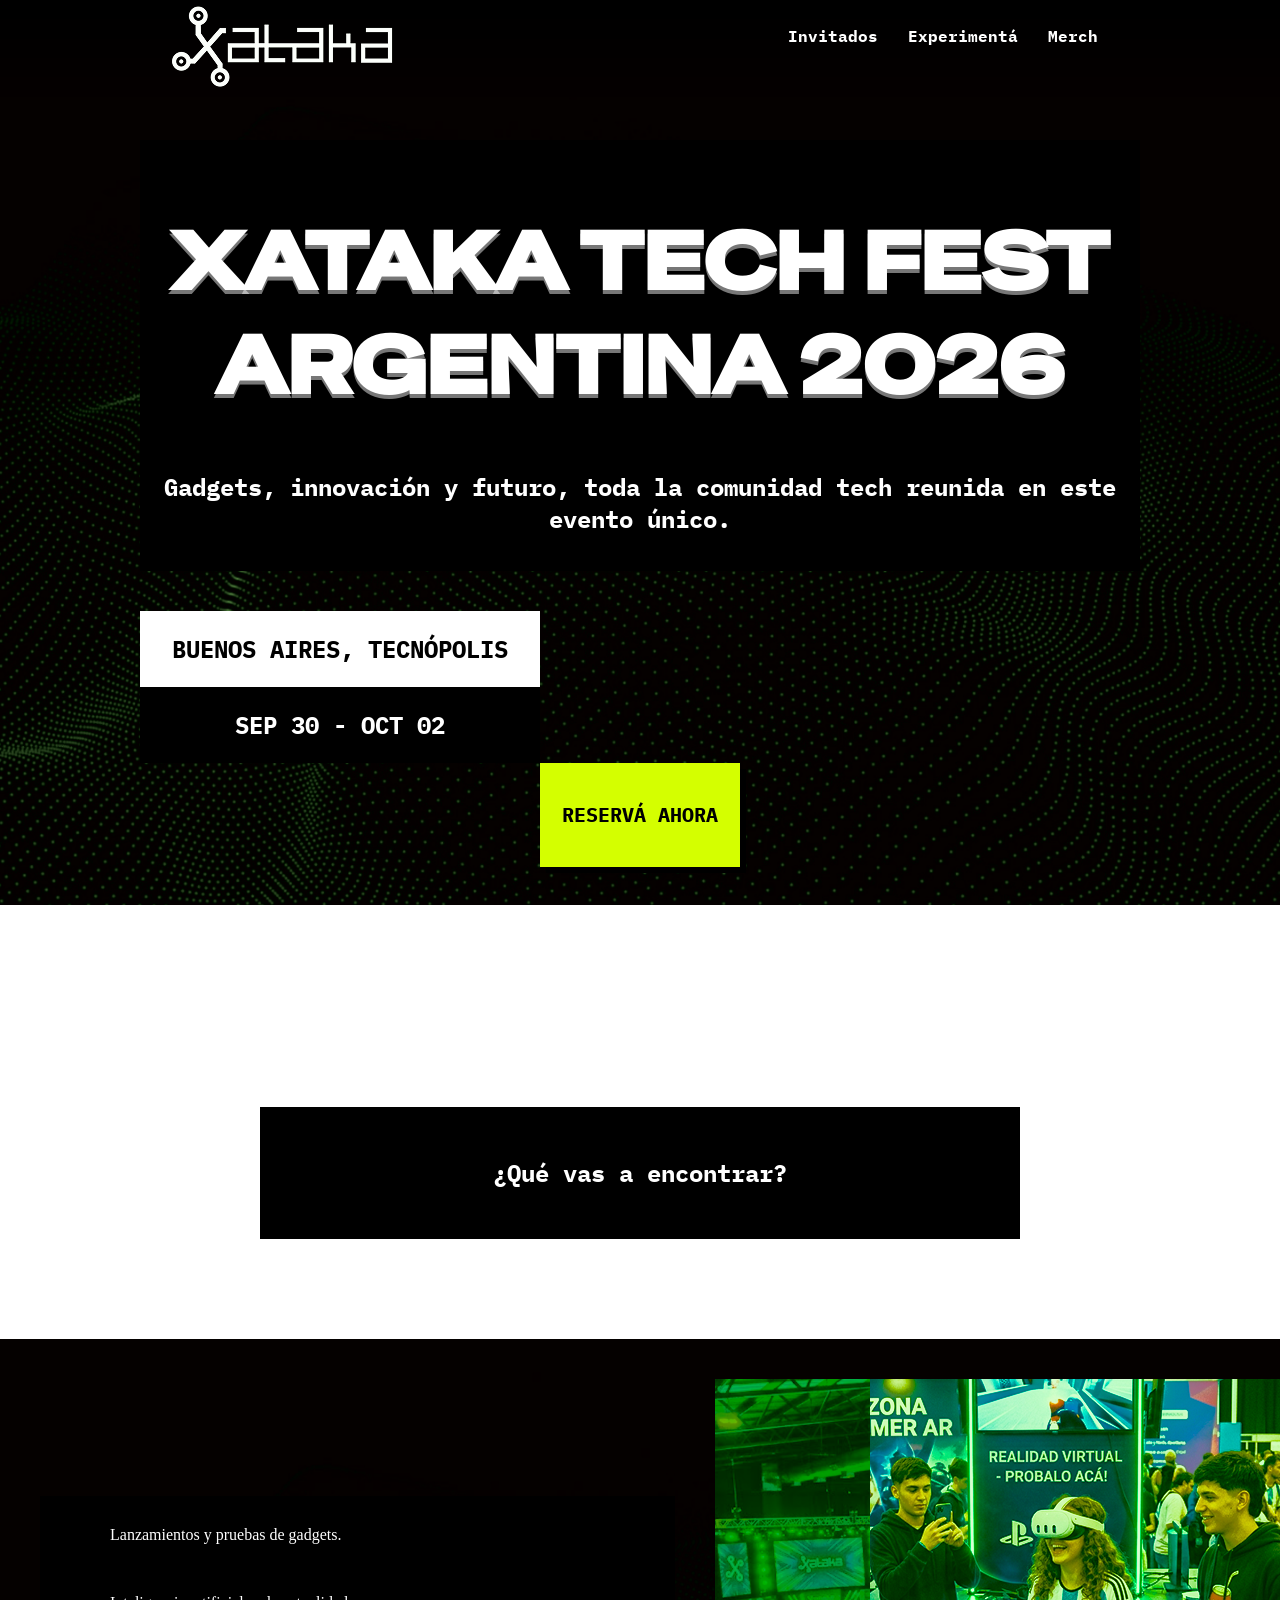
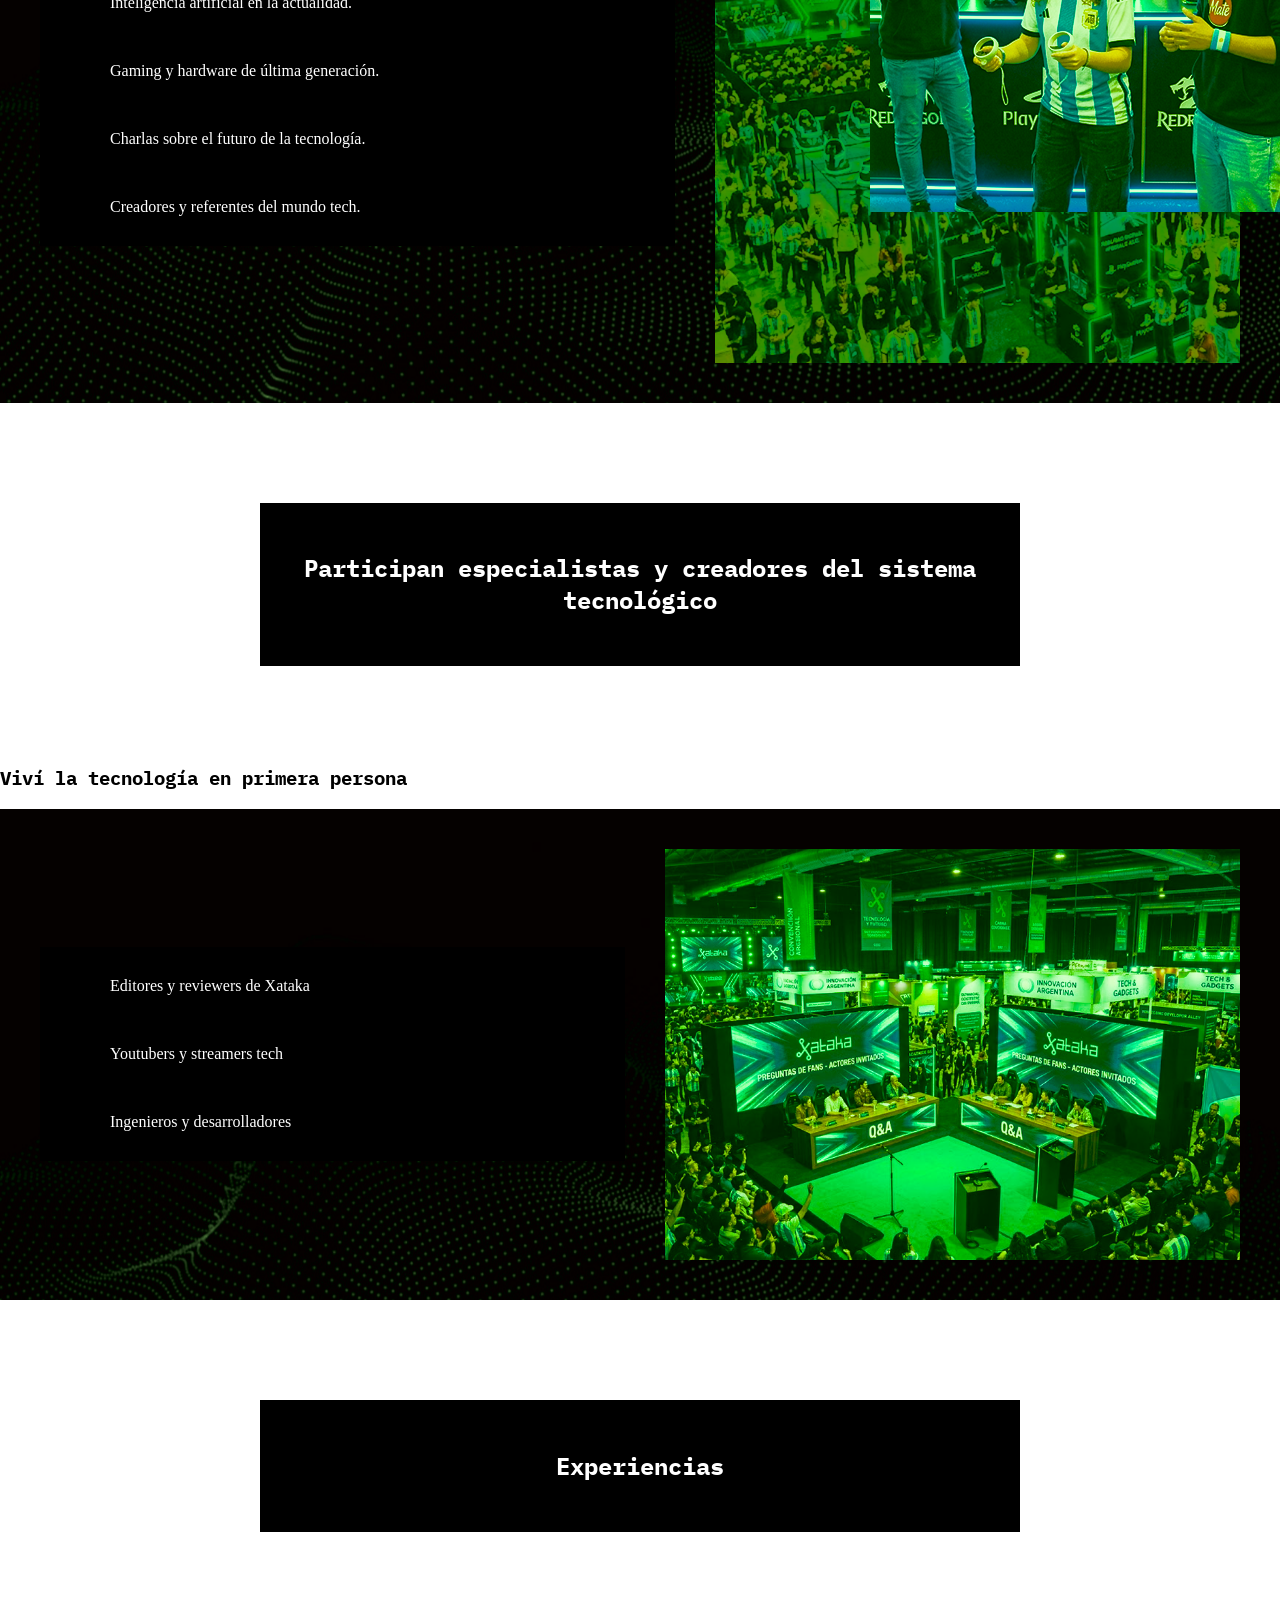
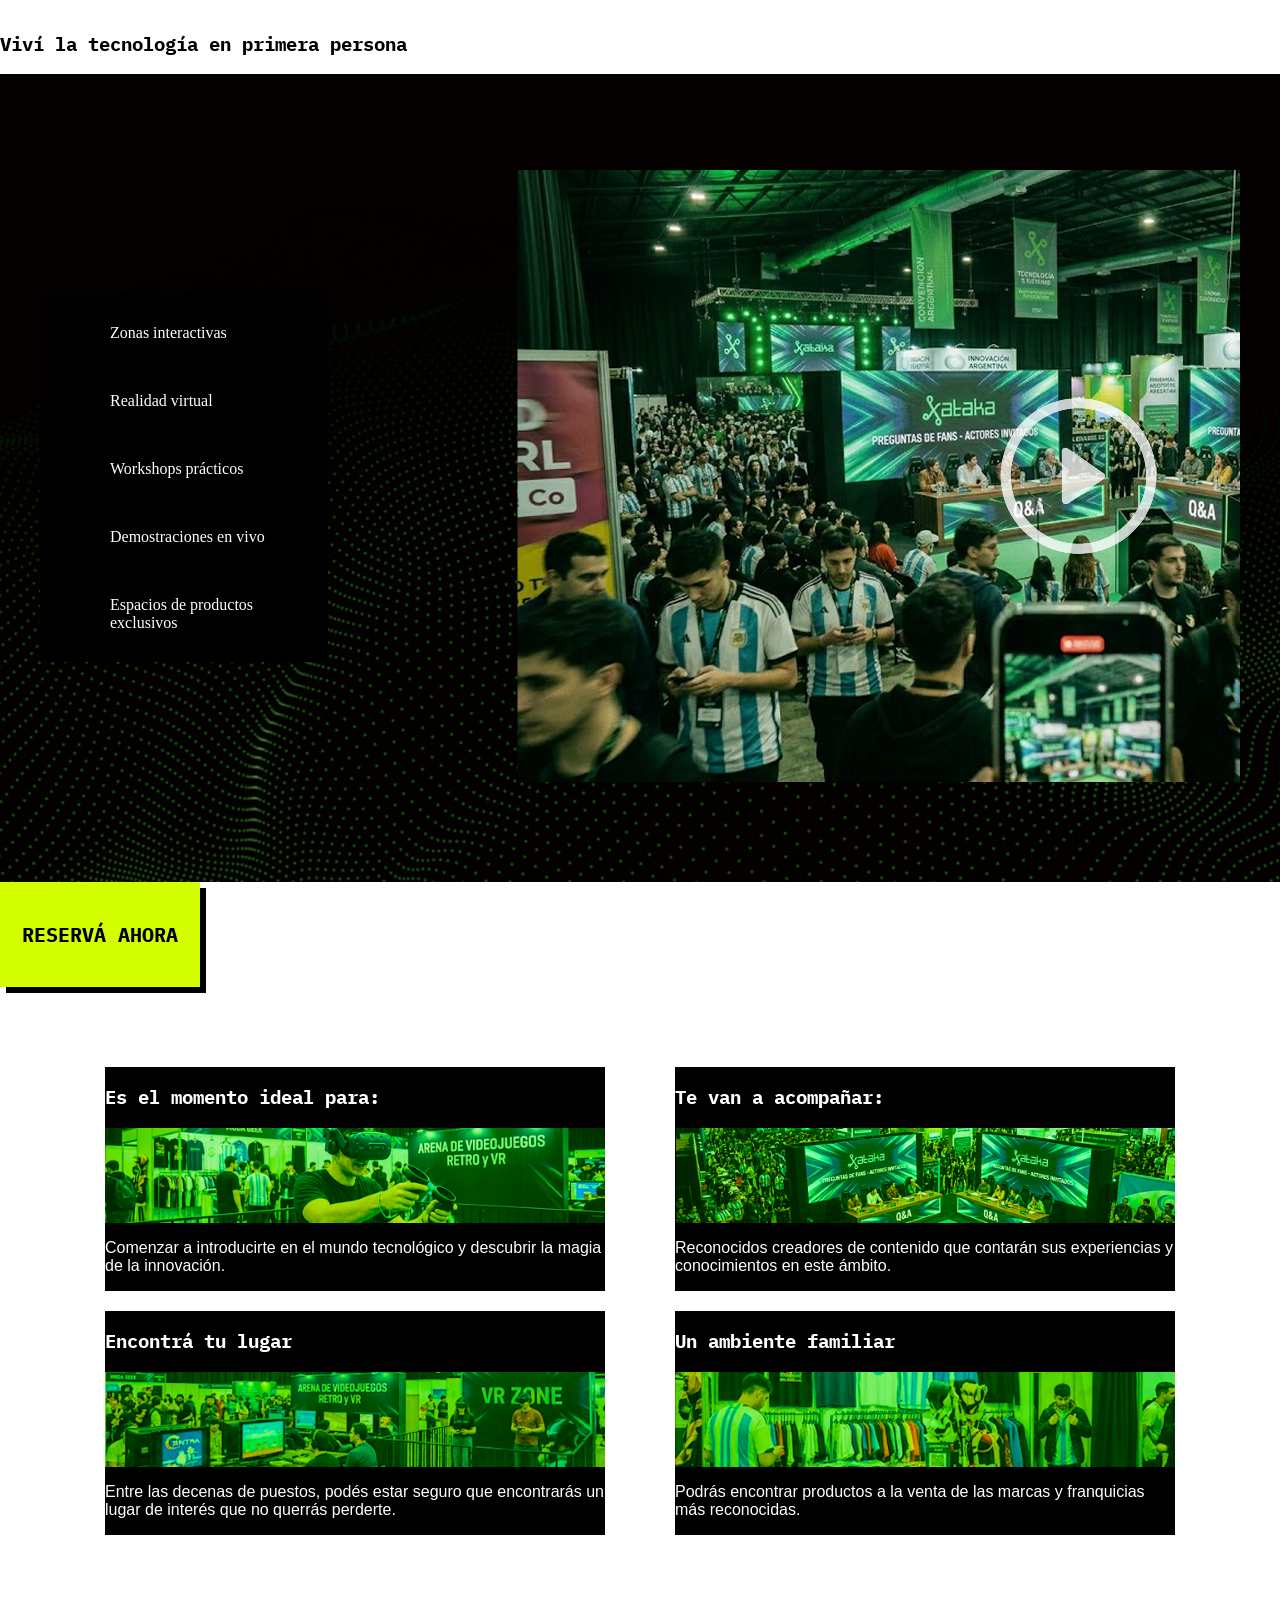
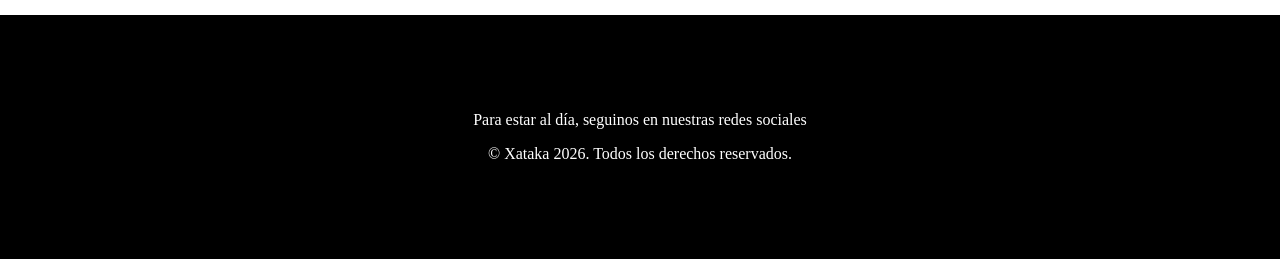
==== index.html @ 9ff29515 "Initial commit" ====
<html>
  <html lang="es">
    <head>
      <title>Xataka Tech Fest Argentina 2026</title>
      <meta charset="UTF-8" />
      <meta name="viewport" content="width=device-width, initial-scale=1.0" />
      <meta name="description" content="Xataca Tech Fest" />
      <link rel="stylesheet" href="estilos.css" />
    </head>
    <body>
      <header class="portada">
        <nav>
          <a href="https://www.xataka.com/"
            ><img src="./Imágenes/xatala logo.png" alt=""
          /></a>

          <ul>
            <li><a href="#Invitados">Invitados</a></li>
            <li><a href="#Experimentá">Experimentá</a></li>
            <li><a href="#Merch">Merch</a></li>
          </ul>
        </nav>

        <div class="título_fondo">
          <h1>XATAKA TECH FEST ARGENTINA 2026</h1>

          <h2>
            Gadgets, innovación y futuro, toda la comunidad tech reunida en este
            evento único.
          </h2>
        </div>

        <div class="info">
          <div class="ubicacion">
            <h2>BUENOS AIRES, TECNÓPOLIS</h2>
          </div>

          <div class="fecha">
            <h2>SEP 30 - OCT 02</h2>
          </div>
        </div>

        <button class="boton"><h2>RESERVÁ AHORA</h2></button>
      </header>

      <!-- Inicia la sección de lo que podemos encontrar. -->
      <section>
        <div>
          <div class="fondo_negro titulitos">
            <h2>¿Qué vas a encontrar?</h2>
          </div>

          <div class="fondo_portada">
            <ul class="fondo_negro listita">
              <li>Lanzamientos y pruebas de gadgets.</li>
              <li>Inteligencia artificial en la actualidad.</li>
              <li>Gaming y hardware de última generación.</li>
              <li>Charlas sobre el futuro de la tecnología.</li>
              <li>Creadores y referentes del mundo tech.</li>
            </ul>
            <div class="imagenes-seccion">
              <img src="Imágenes/image 9.png" alt="" class="tikita" />
              <img src="Imágenes/Encontrar.png" alt="" class="adaptables" />
            </div>
          </div>
        </div>
      </section>

      <!-- Inicia la sección de invitados. -->
      <section>
        <div>
          <div class="fondo_negro titulitos">
            <h2 id="Invitados">
              Participan especialistas y creadores del sistema tecnológico
            </h2>
          </div>
          <h3>Viví la tecnología en primera persona</h3>
          <div class="fondo_portada">
            <ul class="fondo_negro listita">
              <li>Editores y reviewers de Xataka</li>
              <li>Youtubers y streamers tech</li>
              <li>Ingenieros y desarrolladores</li>
            </ul>
            <div class="imagenes-seccion">
              <img src="Imágenes/Invitados.png" alt="" class="adaptables" />
            </div>
          </div>
        </div>
      </section>

      <!-- Inicia la sección de experiencias. -->
      <section>
        <div>
          <div class="fondo_negro titulitos">
            <h2 id="Experimentá">Experiencias</h2>
          </div>
          <h3>Viví la tecnología en primera persona</h3>
          <div class="fondo_portada">
            <ul class="fondo_negro listita">
              <li>Zonas interactivas</li>
              <li>Realidad virtual</li>
              <li>Workshops prácticos</li>
              <li>Demostraciones en vivo</li>
              <li>Espacios de productos exclusivos</li>
            </ul>

            <ul class="carrusel">
              <li><img src="Imágenes/carrusel_prueba.png" alt="" /></li>
              <li><img src="Imágenes/carrusel_prueba.png" alt="" /></li>
            </ul>
          </div>
        </div>
      </section>

      <button class="boton"><h2>RESERVÁ AHORA</h2></button>

      <!-- Ensayo el formulario. -->

      <form id="form" class="escondidito">
        <label for="Nombre">Nombre</label>
        <input
          type="text"
          name="Nombre"
          id="Nombre"
          placeholder="Escribir nombre..."
          required
        />
        <br />

        <br />
        <label for="Apellido">Apellido</label>
        <input
          type="text"
          name="Apellido"
          id="Apellido"
          placeholder="Escribir apellido..."
          required
        />

        <br />

        <br />
        <label for="email">Email</label>
        <input
          type="email"
          name="email"
          id="email"
          placeholder="Escribir correo electrónico..."
          required
        />

        <br />
        <label for="Número de teléfono">Número de teléfono</label>
        <input
          type="number"
          name="telefono"
          id="telefono"
          placeholder="Número de teléfono"
        />

        <br />

        <input type="submit" id="boton-enviar" value="Enviar" />

        <!-- Falta edad, cantidad de entradas, arreglar lo del teléfono y no sé qué más. -->
      </form>

      <!-- Inicia la sección de bullets. -->
      <section class="contenedor-tarjeta">
        <div class="fondo_negro tarjeta">
          <div>
            <h3>Es el momento ideal para:</h3>
          </div>
          <div>
            <img src="./Imágenes/Ideal_img.png" alt="" />
          </div>

          <p>
            Comenzar a introducirte en el mundo tecnológico y descubrir la magia
            de la innovación.
          </p>
        </div>

        <!-- Inicia el párrafo de acompañar. -->

        <div class="fondo_negro tarjeta">
          <div>
            <h3>Te van a acompañar:</h3>
          </div>
          <div>
            <img src="./Imágenes/Acompañar_img.png" alt="" />
          </div>

          <p>
            Reconocidos creadores de contenido que contarán sus experiencias y
            conocimientos en este ámbito.
          </p>
        </div>

        <!-- Inicia el párrafo de lugar. -->

        <div class="fondo_negro tarjeta">
          <div>
            <h3>Encontrá tu lugar</h3>
          </div>
          <div>
            <img src="./Imágenes/Lugar.png" alt="" />
          </div>
          <p>
            Entre las decenas de puestos, podés estar seguro que encontrarás un
            lugar de interés que no querrás perderte.
          </p>
        </div>

        <!-- Inicia el párrafo de ambiente familiar. -->

        <div class="fondo_negro tarjeta">
          <div>
            <h3>Un ambiente familiar</h3>
          </div>
          <div>
            <img src="./Imágenes/Ambiente_img.png" alt="" />
          </div>
          <p>
            Podrás encontrar productos a la venta de las marcas y franquicias
            más reconocidas.
          </p>
        </div>
      </section>

      <script src="./papasfritas.js"></script>

      <section class="mensajito escondidito" id="mensajito">
        <p>
          Gracias <span id="Nombre-placeholder">Nombre</span>
          <span id="Apellido-placeholder">Apellido</span>, por dejar tus datos
          bancarios a <span id="email-placeholder">correo</span>:DDD
        </p>
      </section>

      <footer>
        <p>Para estar al día, seguinos en nuestras redes sociales</p>
        <p>&copy; Xataka 2026. Todos los derechos reservados.</p>
      </footer>
    </body>
  </html>
</html>
---- estilos.css ----
/* Acordate de poner los media queeries. */

@font-face {
  font-family: "IBM Plex Mono";
  src: url("./Fuentes/IBMPlexMono-Bold.ttf");
}

@font-face {
  font-family: "Special Gothic Expanded One";
  src: url("./Fuentes/SpecialGothicExpandedOne-Regular.ttf");
}

body {
  padding: 0;
  margin: 0;
}

header {
  padding: 140px;
}

button {
  background-color: #d4ff00;
  border-color: transparent;
  padding: 20px;
  box-shadow: #000 6px 6px 0px;
  font-weight: bold;
}

button:hover {
  color: #fff;
  background-color: #586900;
}

.título_fondo {
  background-color: black;
  padding: 16px;
}

.info {
  display: flex;
  flex-direction: column;
  align-content: space-around;
  margin-top: 40px;
  margin-inline: 300px;
  transform: translateX(-300px);
}

.ubicacion {
  background-color: #fff;
  color: #000;
  padding: 2px;
}

.fecha {
  background-color: black;
  color: #fff;
  padding: 2px;
}

header h1 {
  font-family: "Special Gothic Expanded One";
  font-size: 80px;
  text-shadow: #ffffff77 0px 4px 0px;
}

/*
header h2 {
    opacity: 0.8;
}

header h2:hover {
    opacity: 1.0;
}
*/

section h2 {
  padding: 10px;
}

ul {
  list-style: none;
}

li {
  padding: 20px;
  margin: 10px;
}

h1,
h2,
h3 {
  font-family: "IBM Plex Mono";
}

div.fondo_negro,
ul.fondo_negro {
  background-color: #000;
  color: #fff;
}

nav {
  position: fixed;
  top: 0;
  left: 0;
  width: 100%;
  background-image: linear-gradient(black, transparent);
  z-index: 1;
  display: flex;
  justify-content: space-around;
}

nav a {
  color: #fff;
  display: flex;
  text-align: center;
  text-decoration: none;
  /* flex-direction: column;
    */
}

nav ul {
  font-family: "IBM Plex Mono";
  font-weight: bold;
}

nav a:hover {
  color: #d4ff00;
}

nav li {
  padding: 0%;
  display: inline-block;
}

section p {
  font-family: Arial;
}

.portada {
  background-image: url("./Imágenes/fondo_header.png");
  background-repeat: no-repeat;
  background-position: center center;
  background-size: cover;
  background-attachment: fixed;
  color: #fff;
  text-align: center;
}

.fondo_portada {
  padding: 40px;
  background-image: url("./Imágenes/fondo_header.png");
  display: flex;
  align-items: center;
  /*justify-content: space-between;*/
  gap: 40px;
}

.imagenes-seccion {
  display: flex;
  gap: 20px;
}

.titulitos {
  text-align: center;
  margin: 100px;
  margin-inline: 260px;
  padding: 20px;
}

.listita {
  margin: 0;
  width: 800px;
}

ul.carrusel {
  display: flex;
  overflow-x: scroll;
  scroll-snap-type: mandatory;
  list-style: none;
}

.contenedor-tarjeta {
  display: flex;
  /*flex-direction: row;*/
  flex-wrap: wrap;
  justify-content: space-around;
  gap: 20px;
  padding: 80px;
}

.tarjeta {
  width: 500px;
}

.tarjeta img {
  width: 100%;
}

.adaptables {
  width: 100%;
  height: auto;
}

.tikita {
  position: absolute;
  right: 0;
}

form {
  font-family: "IBM Plex Mono";
}

input[type="submit"] {
  background-color: #d4ff00;
  cursor: pointer;
}

.mensajito {
  background-color: black;
  color: #fff;
  padding: 20px;
}

.escondidito {
  display: none !important;
}

html {
  scroll-behavior: smooth;
}

footer {
  background-color: #000;
  color: #fff;
  text-align: center;
  padding: 80px;
}

@media (max-width: 600px) {
  html,
  body {
    background-color: red !important;
  }
}
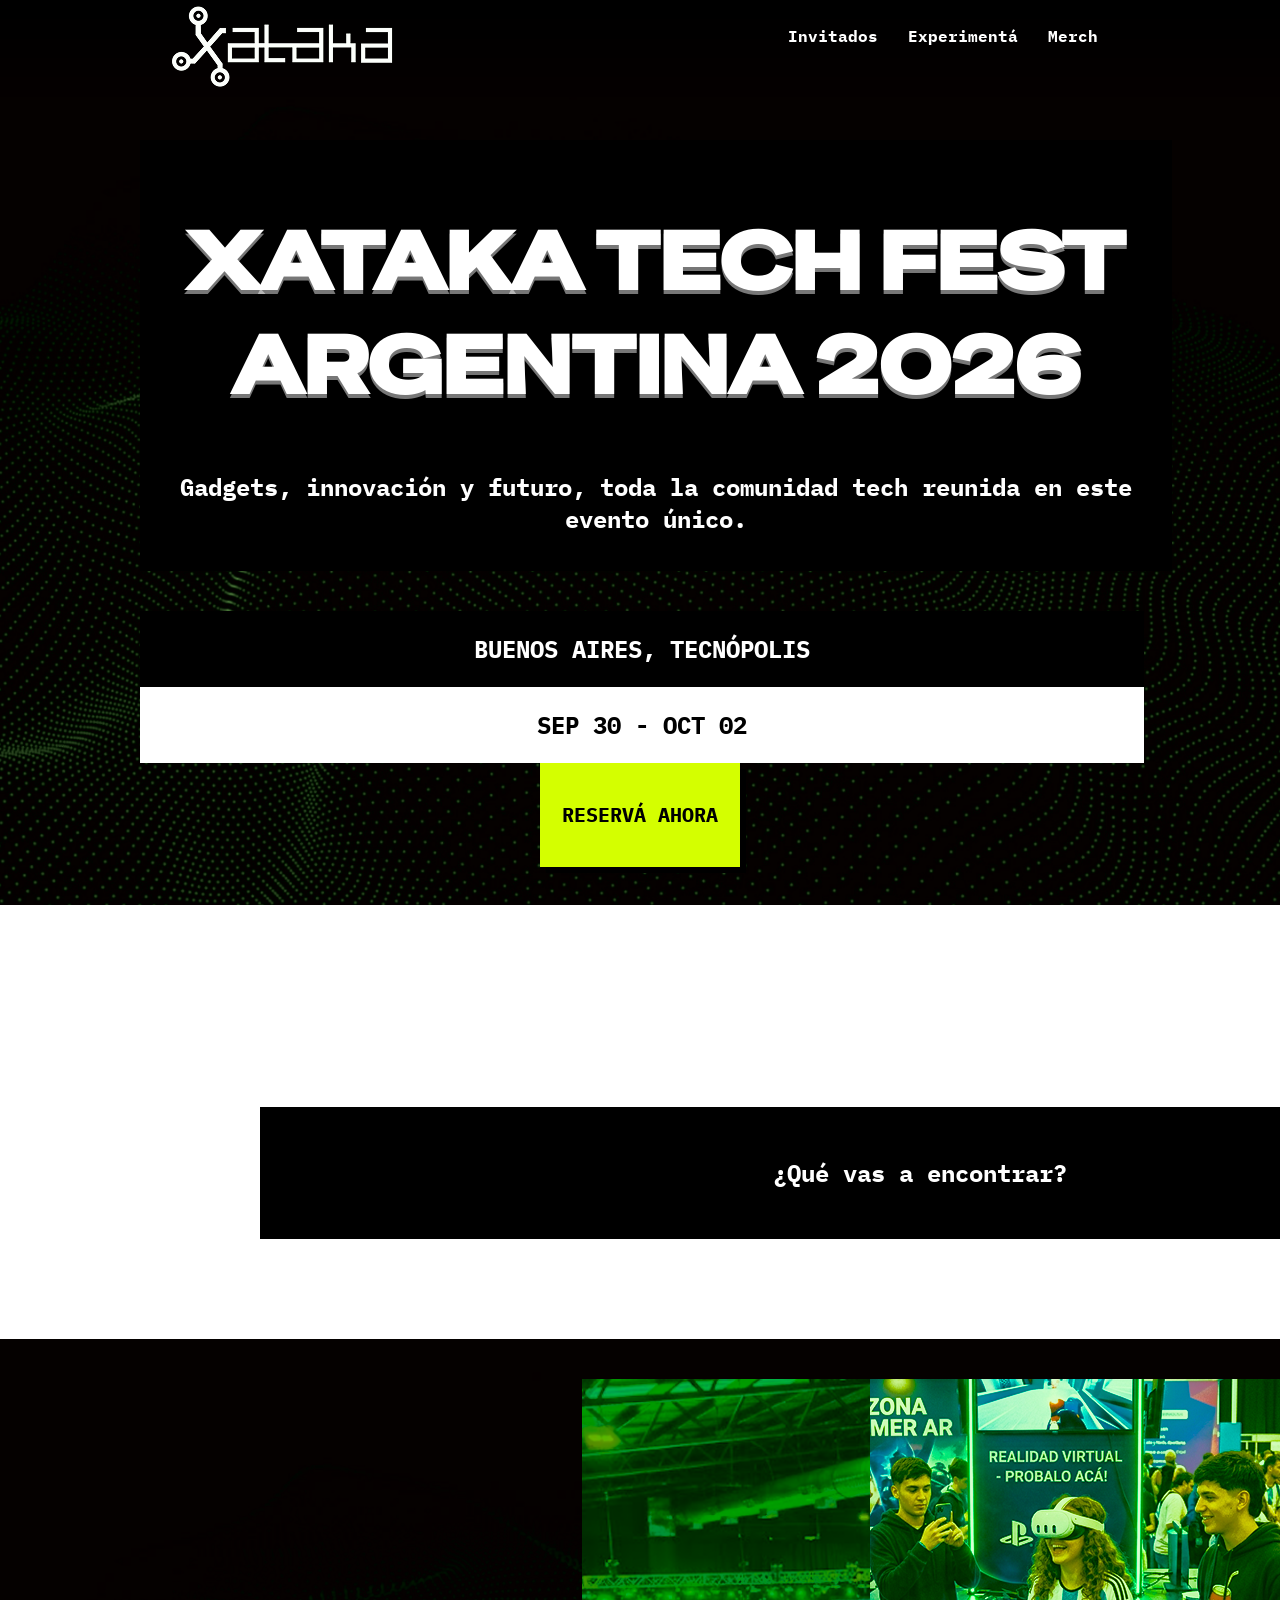
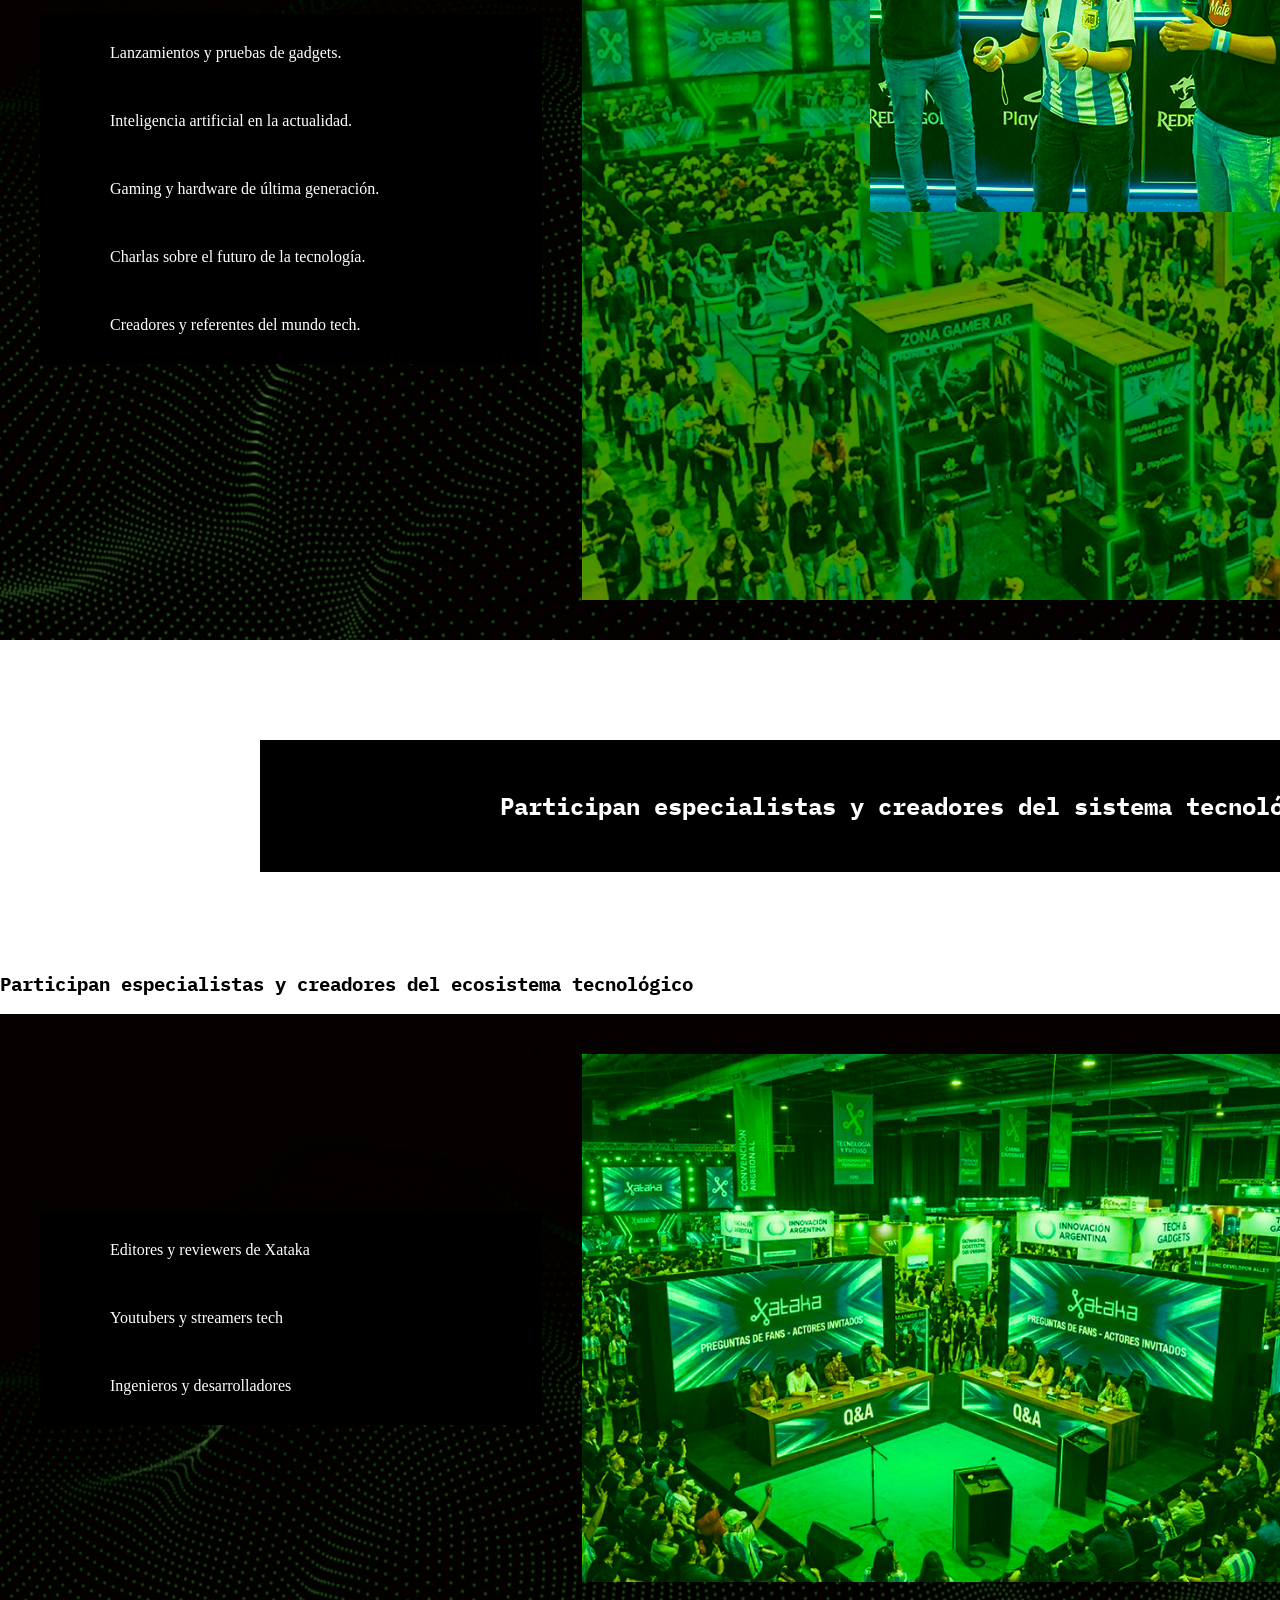
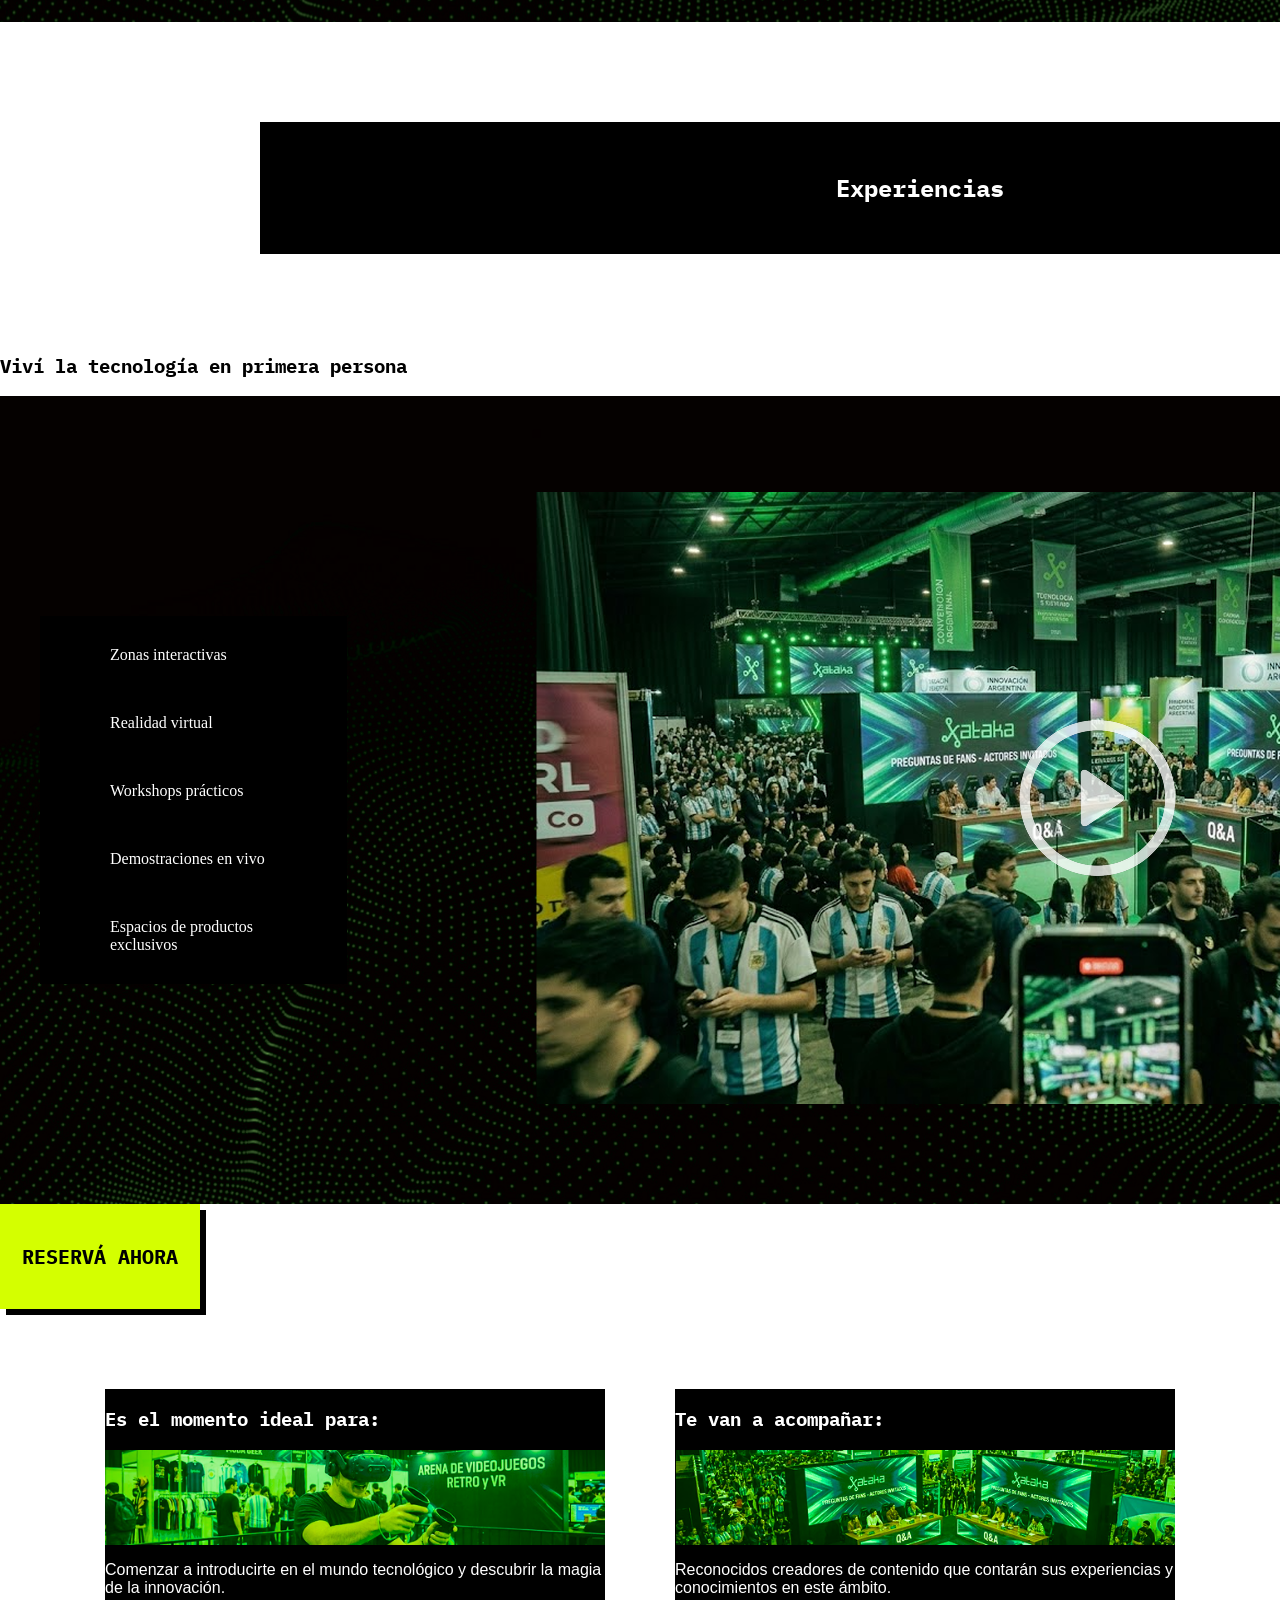
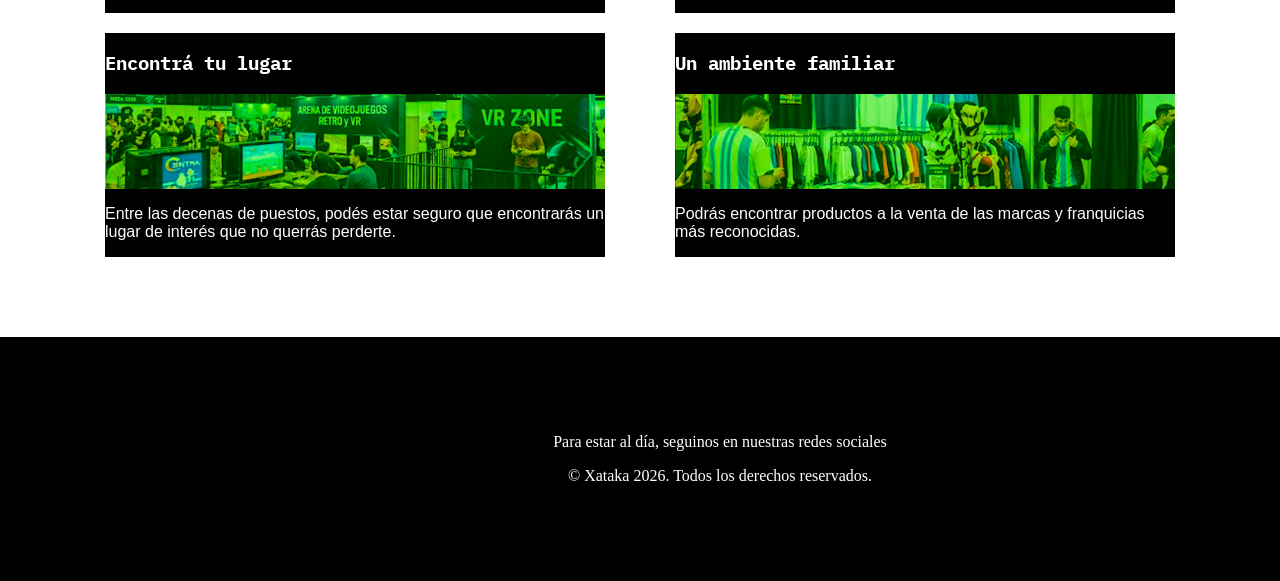
==== commit 337f5df7: "fix: un poco responsive" ====
--- a/index.html
+++ b/index.html
@@ -40,7 +40,11 @@
           </div>
         </div>
 
-        <button class="boton"><h2>RESERVÁ AHORA</h2></button>
+        <div>
+          <a href="form.html">
+            <button><h2>RESERVÁ AHORA</h2></button>
+          </a>
+        </div>
       </header>
 
       <!-- Inicia la sección de lo que podemos encontrar. -->
@@ -74,7 +78,9 @@
               Participan especialistas y creadores del sistema tecnológico
             </h2>
           </div>
-          <h3>Viví la tecnología en primera persona</h3>
+          <h3>
+            Participan especialistas y creadores del ecosistema tecnológico
+          </h3>
           <div class="fondo_portada">
             <ul class="fondo_negro listita">
               <li>Editores y reviewers de Xataka</li>
@@ -112,58 +118,11 @@
         </div>
       </section>
 
-      <button class="boton"><h2>RESERVÁ AHORA</h2></button>
-
-      <!-- Ensayo el formulario. -->
-
-      <form id="form" class="escondidito">
-        <label for="Nombre">Nombre</label>
-        <input
-          type="text"
-          name="Nombre"
-          id="Nombre"
-          placeholder="Escribir nombre..."
-          required
-        />
-        <br />
-
-        <br />
-        <label for="Apellido">Apellido</label>
-        <input
-          type="text"
-          name="Apellido"
-          id="Apellido"
-          placeholder="Escribir apellido..."
-          required
-        />
-
-        <br />
-
-        <br />
-        <label for="email">Email</label>
-        <input
-          type="email"
-          name="email"
-          id="email"
-          placeholder="Escribir correo electrónico..."
-          required
-        />
-
-        <br />
-        <label for="Número de teléfono">Número de teléfono</label>
-        <input
-          type="number"
-          name="telefono"
-          id="telefono"
-          placeholder="Número de teléfono"
-        />
-
-        <br />
-
-        <input type="submit" id="boton-enviar" value="Enviar" />
-
-        <!-- Falta edad, cantidad de entradas, arreglar lo del teléfono y no sé qué más. -->
-      </form>
+      <div>
+        <a href="form.html">
+          <button><h2>RESERVÁ AHORA</h2></button>
+        </a>
+      </div>
 
       <!-- Inicia la sección de bullets. -->
       <section class="contenedor-tarjeta">
@@ -228,16 +187,6 @@
         </div>
       </section>
 
-      <script src="./papasfritas.js"></script>
-
-      <section class="mensajito escondidito" id="mensajito">
-        <p>
-          Gracias <span id="Nombre-placeholder">Nombre</span>
-          <span id="Apellido-placeholder">Apellido</span>, por dejar tus datos
-          bancarios a <span id="email-placeholder">correo</span>:DDD
-        </p>
-      </section>
-
       <footer>
         <p>Para estar al día, seguinos en nuestras redes sociales</p>
         <p>&copy; Xataka 2026. Todos los derechos reservados.</p>
--- a/estilos.css
+++ b/estilos.css
@@ -25,11 +25,12 @@
   padding: 20px;
   box-shadow: #000 6px 6px 0px;
   font-weight: bold;
+  cursor: pointer;
 }
 
 button:hover {
   color: #fff;
-  background-color: #586900;
+  background-color: #627600;
 }
 
 .título_fondo {
@@ -193,6 +194,11 @@
   width: 500px;
 }
 
+.tarjeta:hover {
+  transition: 0.5s;
+  scale: 1.1;
+}
+
 .tarjeta img {
   width: 100%;
 }
@@ -207,15 +213,6 @@
   right: 0;
 }
 
-form {
-  font-family: "IBM Plex Mono";
-}
-
-input[type="submit"] {
-  background-color: #d4ff00;
-  cursor: pointer;
-}
-
 .mensajito {
   background-color: black;
   color: #fff;
@@ -237,9 +234,41 @@
   padding: 80px;
 }
 
-@media (max-width: 600px) {
+/*@media (max-width: 600px) {
   html,
   body {
     background-color: red !important;
   }
 }
+*/
+
+@media (min-width: 320px) {
+  .fecha,
+  .ubicacion {
+    filter: invert(100%);
+  }
+}
+
+@media (min-width: 320px) {
+  div {
+    width: 100%;
+  }
+}
+
+@media (min-width: 320px) {
+  .info {
+    width: 100%;
+  }
+}
+
+@media (min-width: 320px) {
+  footer {
+    width: 100%;
+  }
+}
+
+@media (min-width: 320px) {
+  .fondo_portada {
+    width: 100%;
+  }
+}
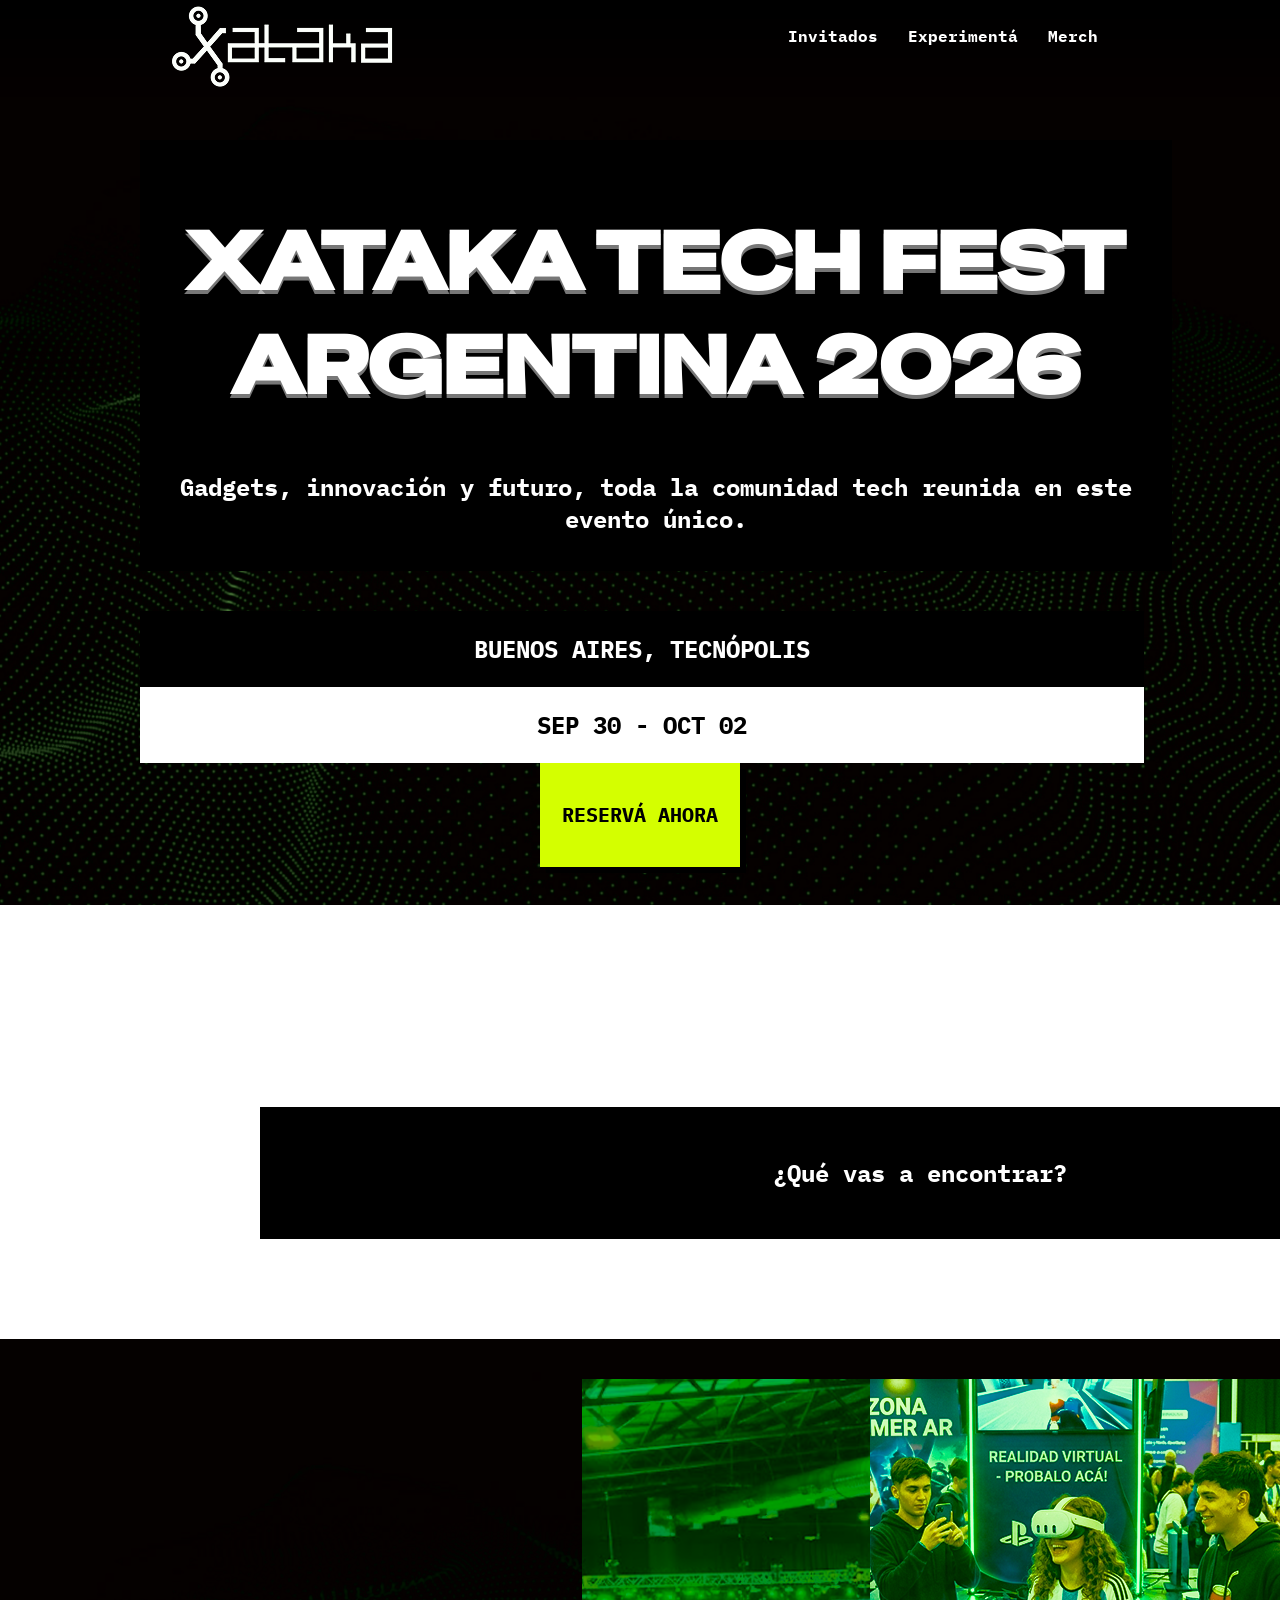
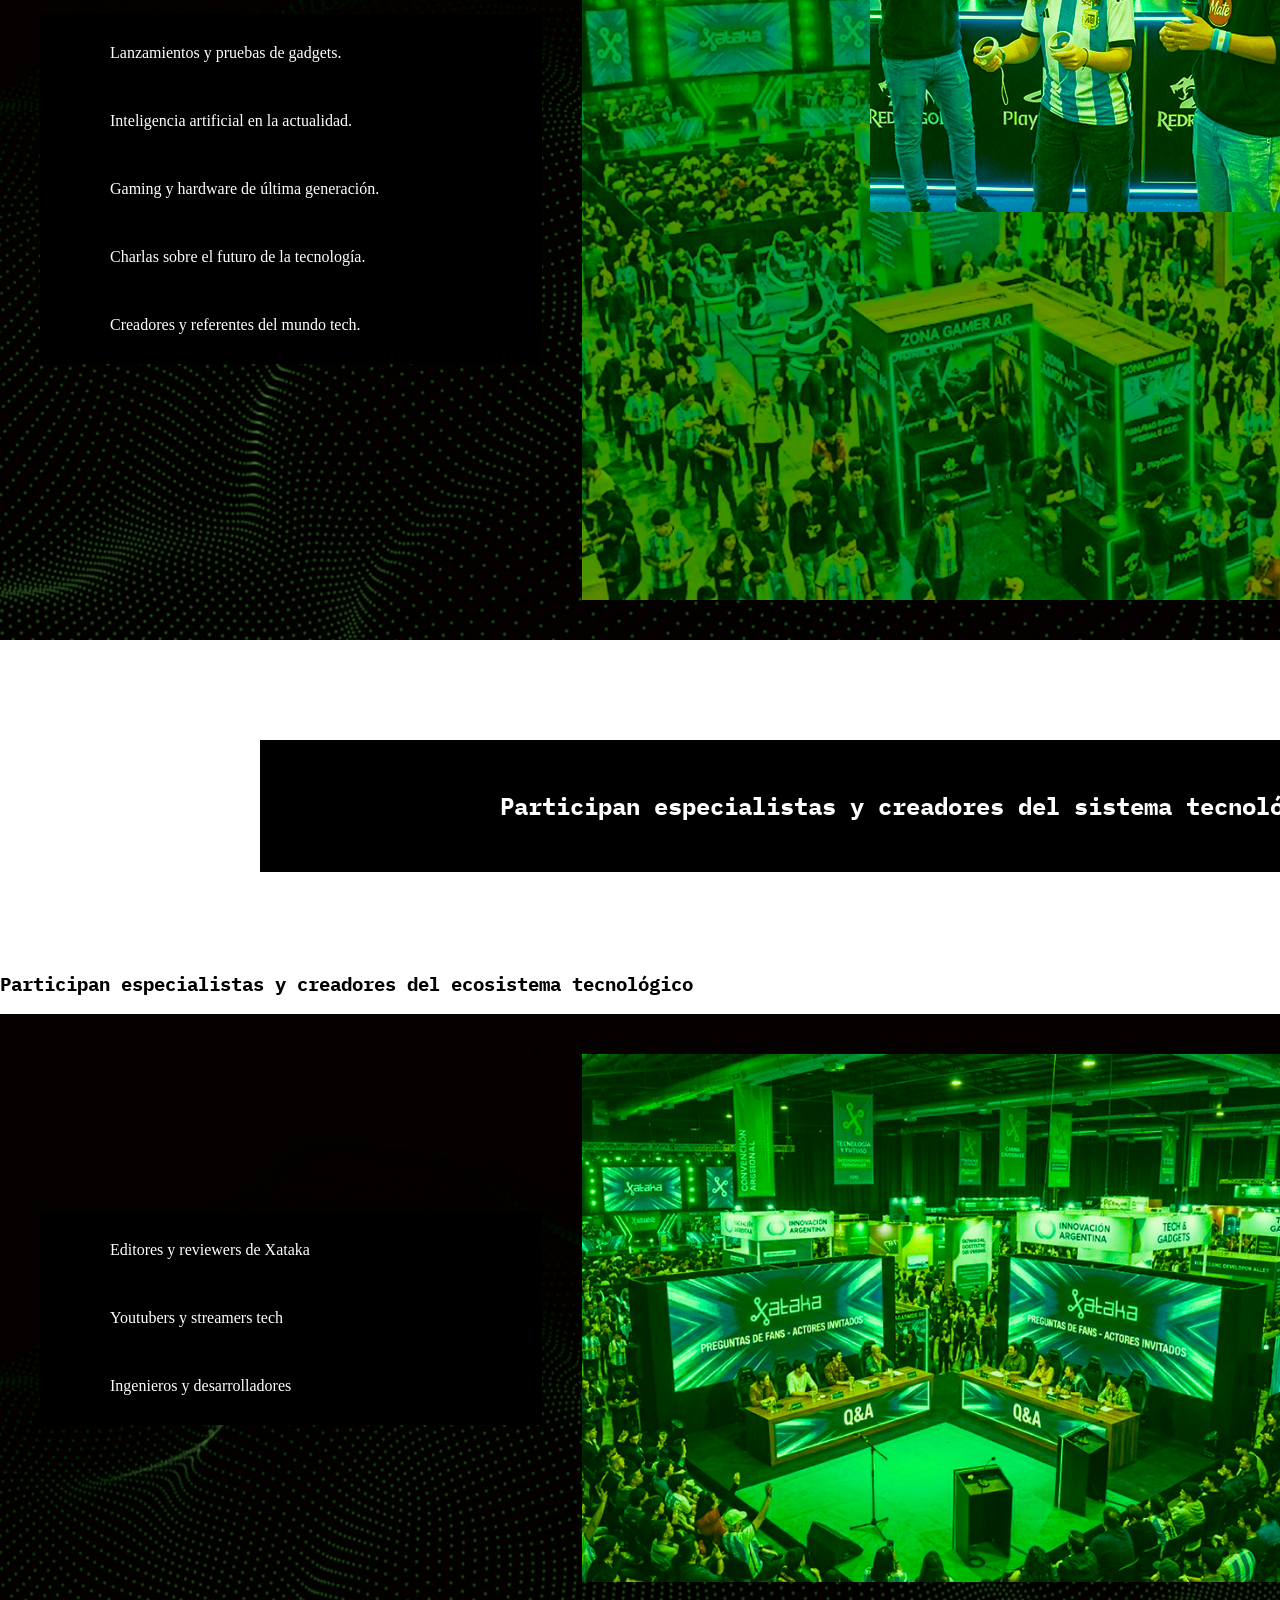
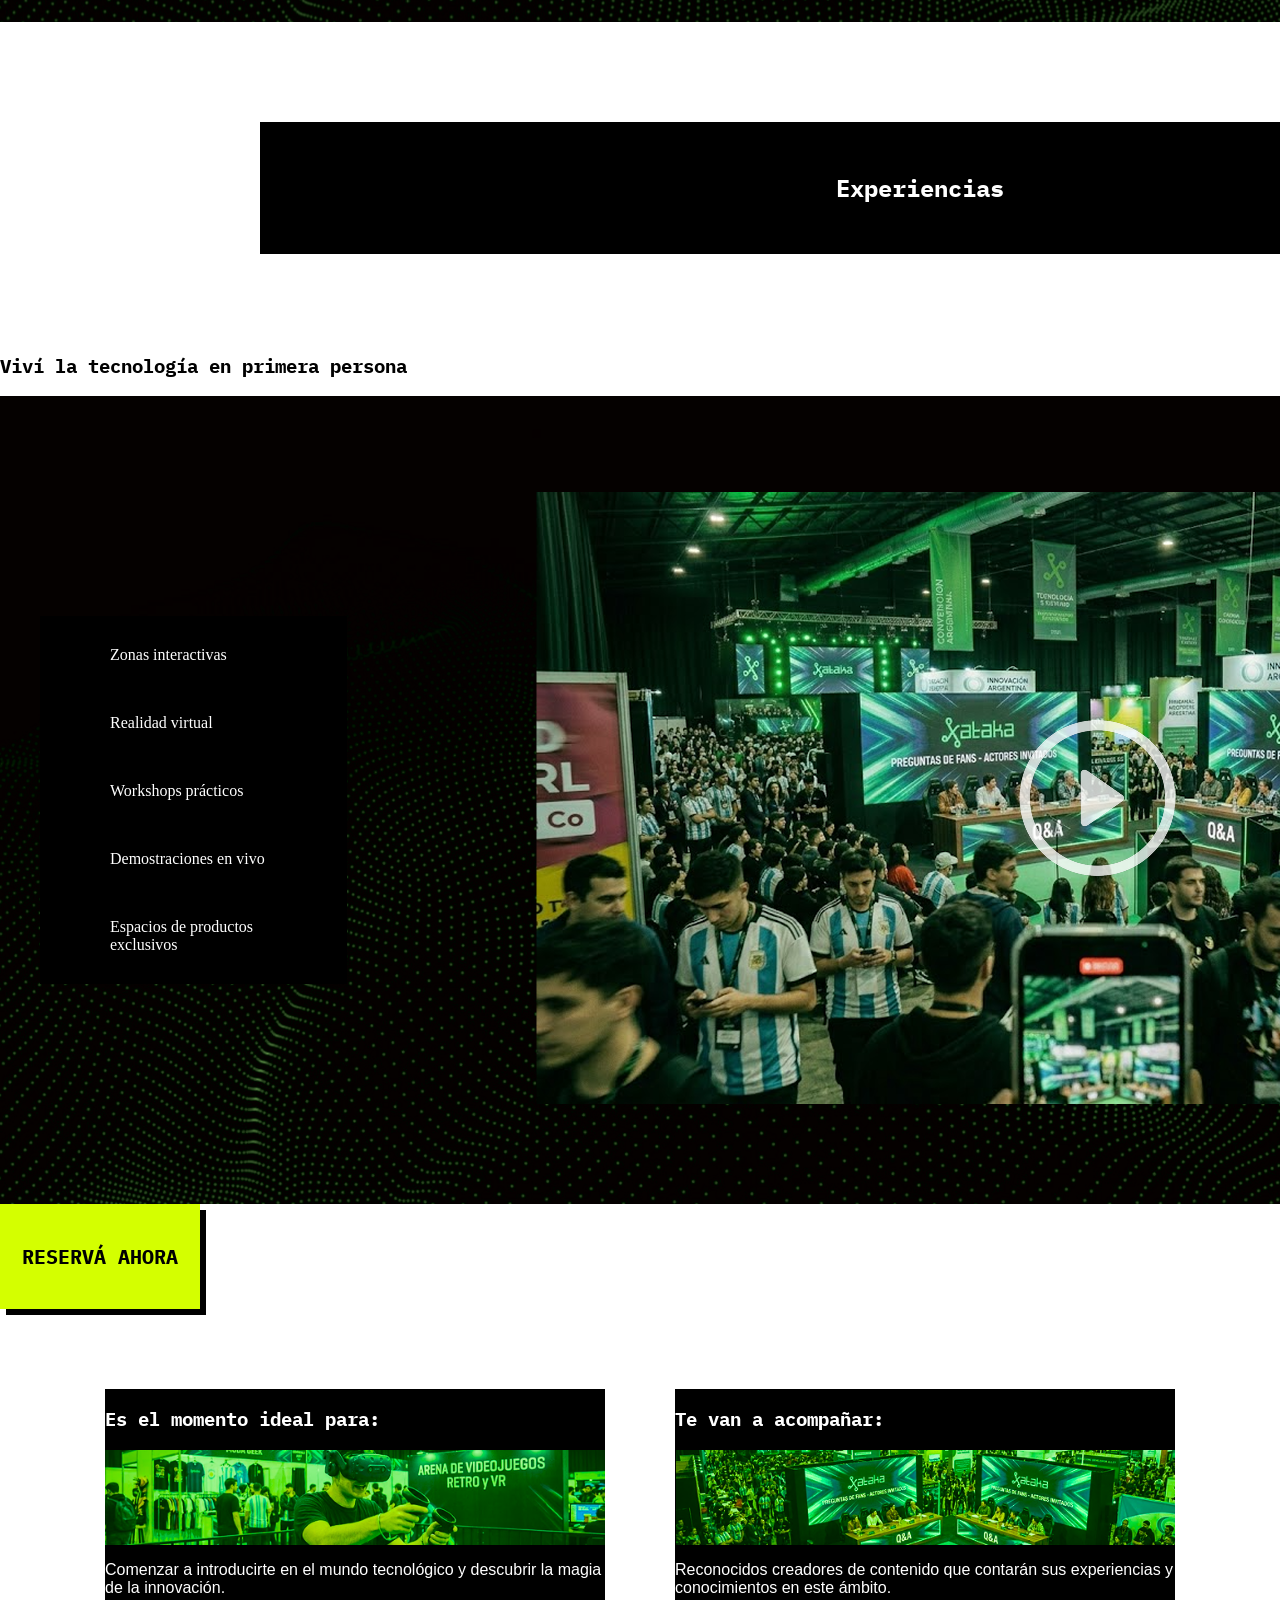
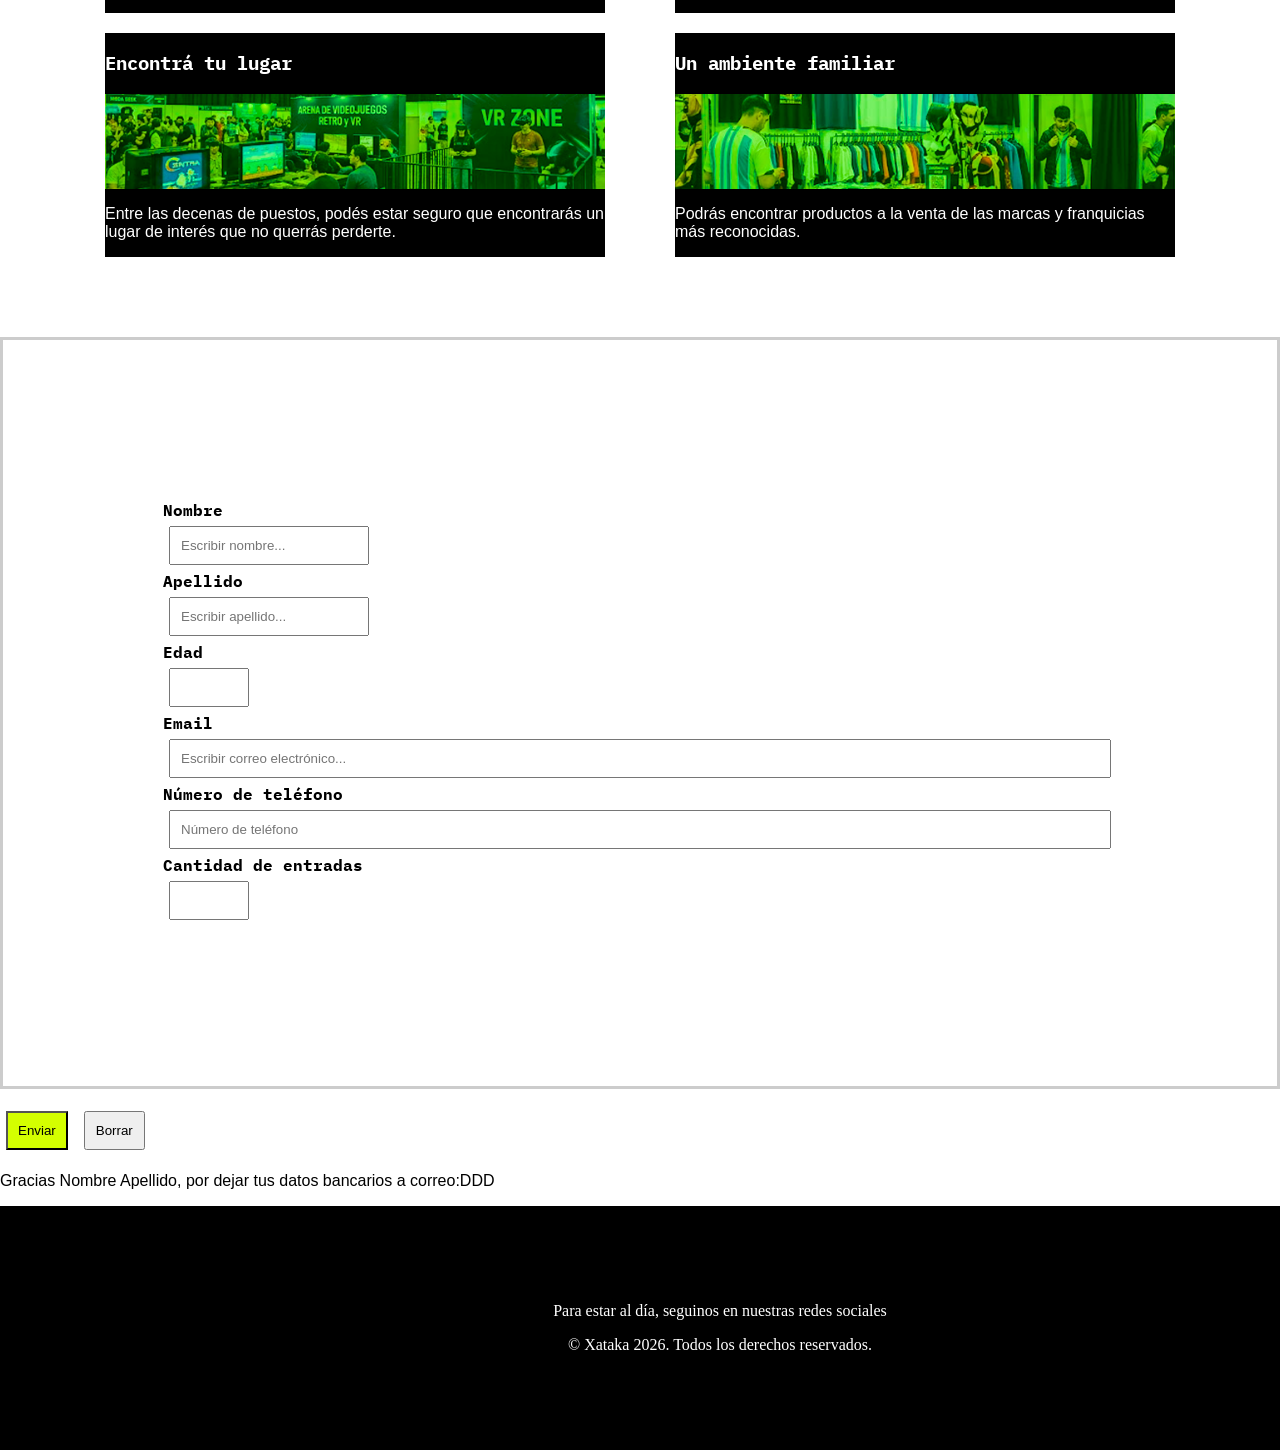
==== commit 67c14f0f: "feat: voy a matarme" ====
--- a/index.html
+++ b/index.html
@@ -41,9 +41,7 @@
         </div>
 
         <div>
-          <a href="form.html">
-            <button><h2>RESERVÁ AHORA</h2></button>
-          </a>
+          <button class="boton"><h2>RESERVÁ AHORA</h2></button>
         </div>
       </header>
 
@@ -118,10 +116,10 @@
         </div>
       </section>
 
+                  <script src="./papasfritas.js"></script>
+
       <div>
-        <a href="form.html">
-          <button><h2>RESERVÁ AHORA</h2></button>
-        </a>
+        <button class="boton"><h2>RESERVÁ AHORA</h2></button>
       </div>
 
       <!-- Inicia la sección de bullets. -->
@@ -185,6 +183,79 @@
             más reconocidas.
           </p>
         </div>
+      </section>
+
+
+          <form id="form">
+          <label for="Nombre">Nombre</label>
+          <input
+            type="text"
+            name="Nombre"
+            id="Nombre"
+            placeholder="Escribir nombre..."
+            required
+          />
+
+          <label for="Apellido">Apellido</label>
+          <input
+            type="text"
+            name="Apellido"
+            id="Apellido"
+            placeholder="Escribir apellido..."
+            required
+          />
+
+          <label for="Edad">Edad</label>
+          <input
+            type="number"
+            name="Edad"
+            id="Edad"
+            min="0"
+            max="120"
+            required
+          />
+
+          <label for="email">Email</label>
+          <input
+            type="email"
+            name="email"
+            id="email"
+            placeholder="Escribir correo electrónico..."
+            required
+          />
+
+          <label for="teléfono">Número de teléfono</label>
+          <input
+            type="tel"
+            name="teléfono"
+            id="teléfono"
+            placeholder="Número de teléfono"
+          />
+
+          <label for="Cantidad de entradas">Cantidad de entradas</label>
+          <input
+            type="number"
+            name="Cantidad de entradas"
+            id="Cantidad de entradas"
+            min="0"
+            max="120"
+            required
+          />
+        </form>
+
+        <input type="submit" id="boton-enviar" value="Enviar" />
+
+        <input type="reset" id="boton-borrar" value="Borrar" />
+      </section>
+
+      <!-- Falta edad, cantidad de entradas, arreglar lo del teléfono y no sé qué más. -->
+
+      <section class="mensajito escondidito" id="mensajito">
+        <p>
+          Gracias <span id="Nombre-placeholder">Nombre</span>
+          <span id="Apellido-placeholder">Apellido</span>, por dejar tus datos
+          bancarios a <span id="email-placeholder">correo</span>:DDD
+        </p>
       </section>
 
       <footer>
--- a/estilos.css
+++ b/estilos.css
@@ -19,7 +19,7 @@
   padding: 140px;
 }
 
-button {
+.boton {
   background-color: #d4ff00;
   border-color: transparent;
   padding: 20px;
@@ -28,7 +28,7 @@
   cursor: pointer;
 }
 
-button:hover {
+.boton:hover {
   color: #fff;
   background-color: #627600;
 }
@@ -213,14 +213,32 @@
   right: 0;
 }
 
-.mensajito {
-  background-color: black;
-  color: #fff;
-  padding: 20px;
-}
-
-.escondidito {
-  display: none !important;
+form {
+  font-family: "IBM Plex Mono";
+  padding: 160px;
+  border-color: #ccc;
+  border-style: solid;
+
+  display: flex;
+  flex-direction: column;
+}
+
+input[type="submit"] {
+  background-color: #d4ff00;
+  cursor: pointer;
+}
+
+input {
+  padding: 10px;
+  margin: 6px;
+}
+
+input[type="number"] {
+  width: 80px;
+}
+
+input[type="text"] {
+  width: 200px;
 }
 
 html {
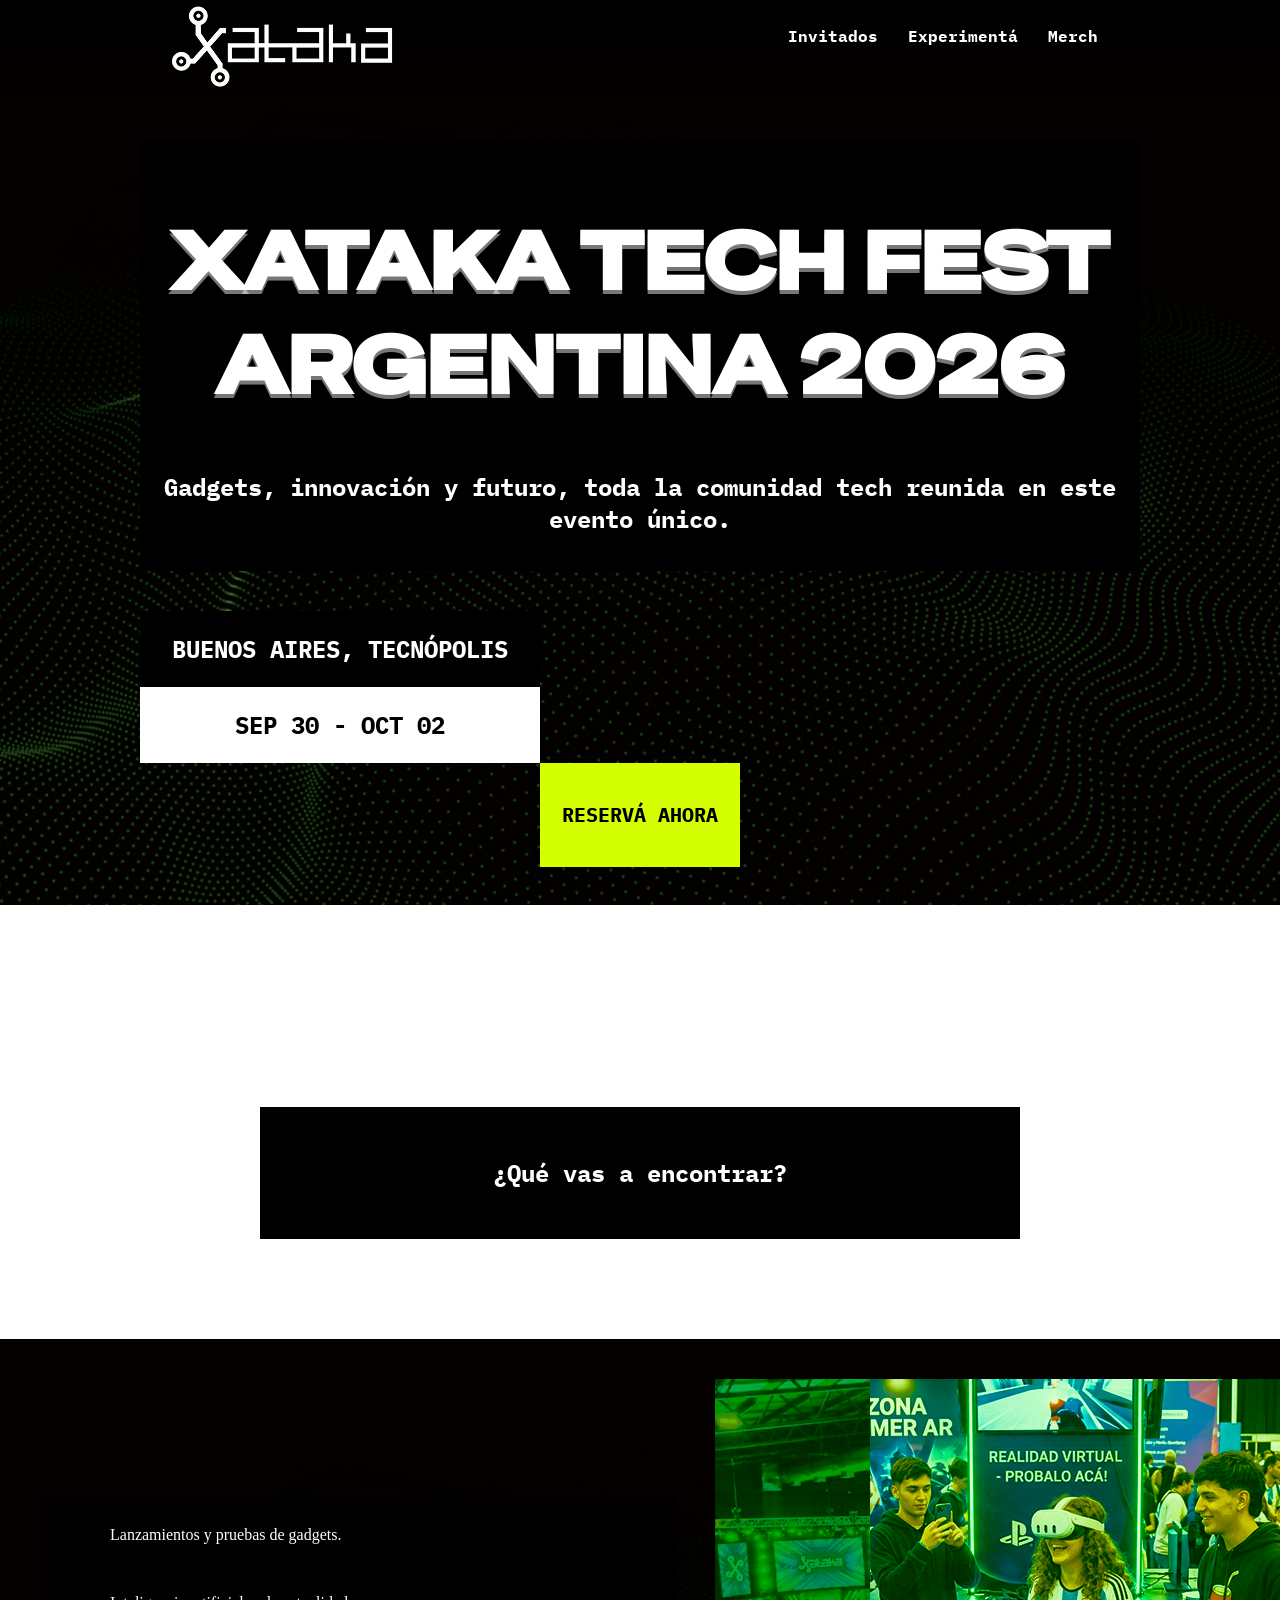
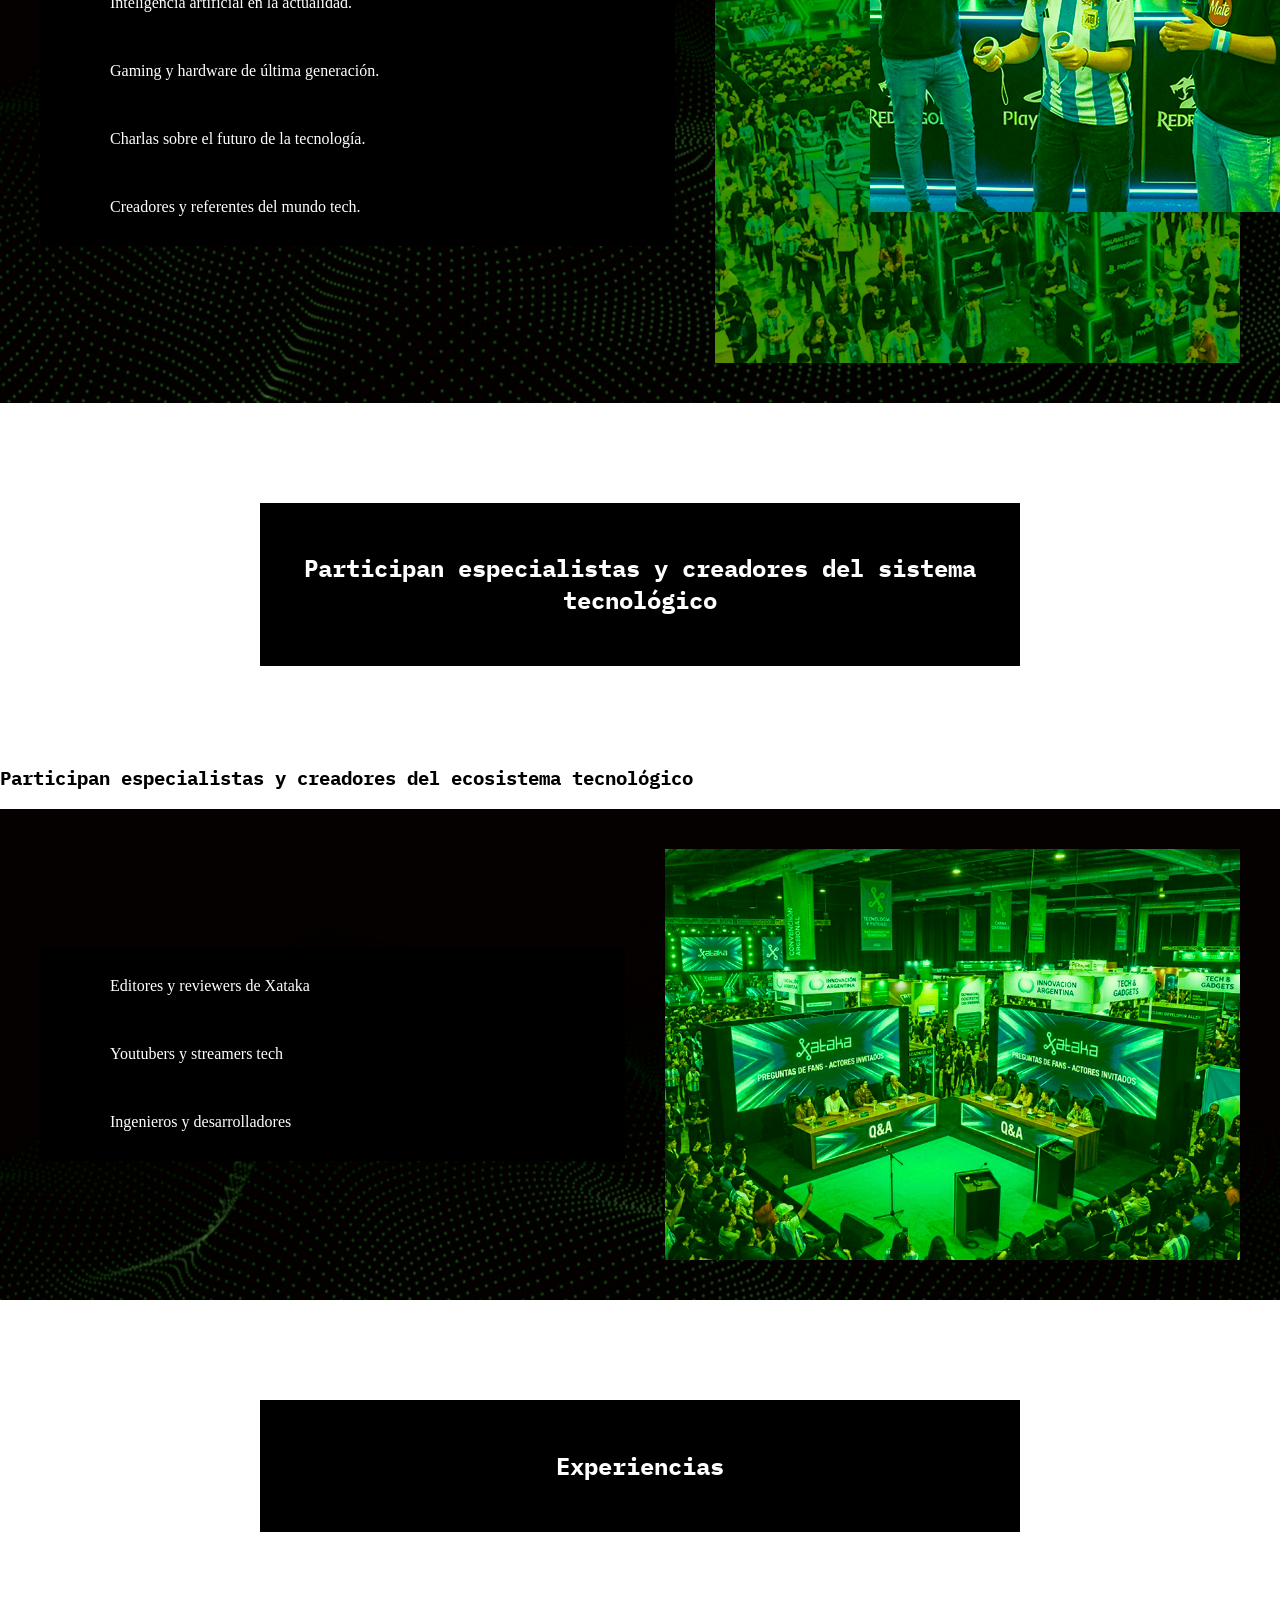
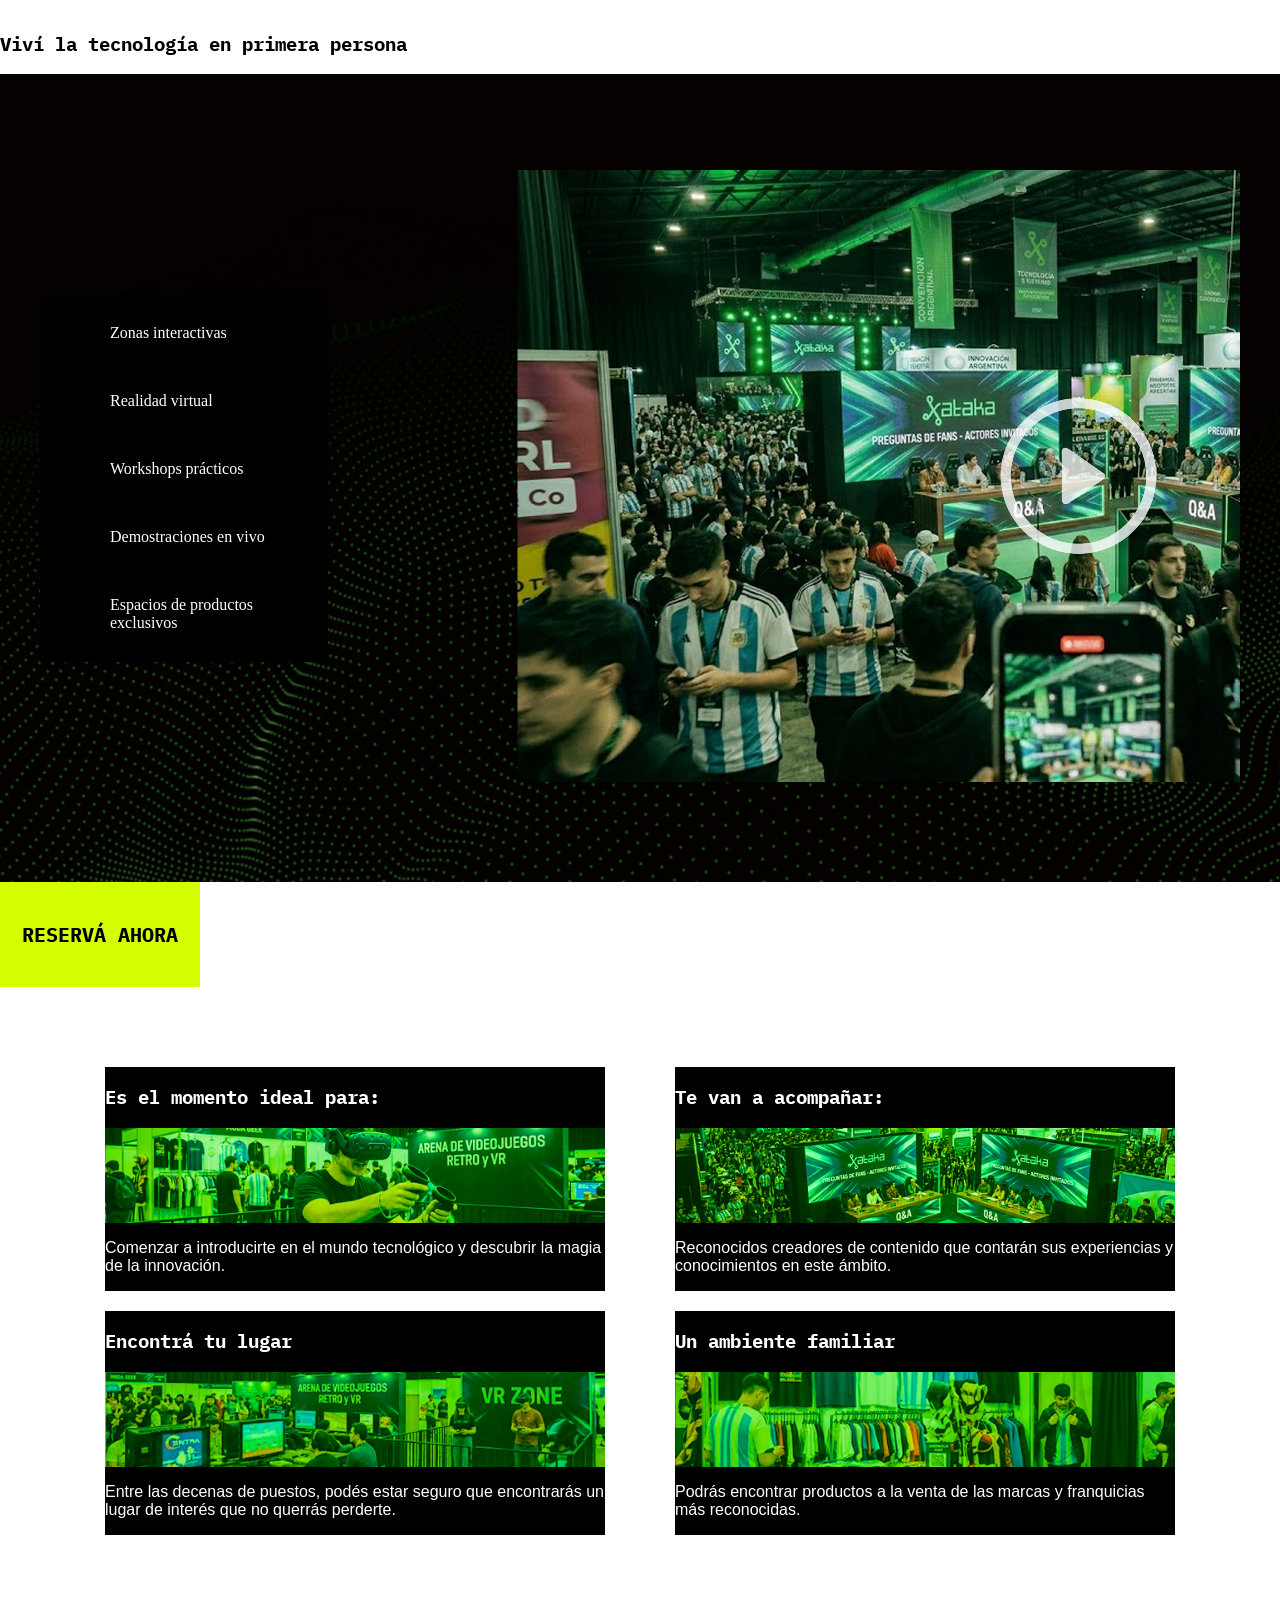
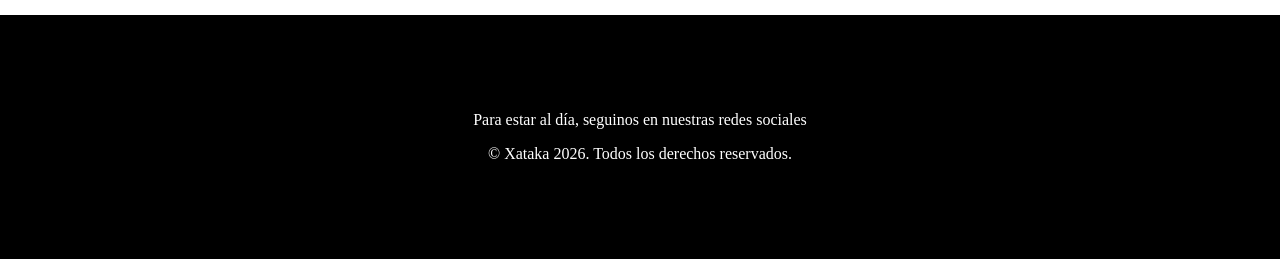
==== commit f2814d9e: "add: modal" ====
--- a/index.html
+++ b/index.html
@@ -41,7 +41,7 @@
         </div>
 
         <div>
-          <button class="boton"><h2>RESERVÁ AHORA</h2></button>
+          <button class="boton" id="boton"><h2>RESERVÁ AHORA</h2></button>
         </div>
       </header>
 
@@ -116,10 +116,8 @@
         </div>
       </section>
 
-                  <script src="./papasfritas.js"></script>
-
       <div>
-        <button class="boton"><h2>RESERVÁ AHORA</h2></button>
+        <button class="boton" id="boton"><h2>RESERVÁ AHORA</h2></button>
       </div>
 
       <!-- Inicia la sección de bullets. -->
@@ -185,6 +183,9 @@
         </div>
       </section>
 
+       <div class="modal" id="modal">
+
+        <span class="cerrao">&times;</span>
 
           <form id="form">
           <label for="Nombre">Nombre</label>
@@ -244,20 +245,22 @@
         </form>
 
         <input type="submit" id="boton-enviar" value="Enviar" />
-
         <input type="reset" id="boton-borrar" value="Borrar" />
-      </section>
-
-      <!-- Falta edad, cantidad de entradas, arreglar lo del teléfono y no sé qué más. -->
-
-      <section class="mensajito escondidito" id="mensajito">
+
+              <div class="mensajito escondidito" id="mensajito">
         <p>
           Gracias <span id="Nombre-placeholder">Nombre</span>
           <span id="Apellido-placeholder">Apellido</span>, por dejar tus datos
           bancarios a <span id="email-placeholder">correo</span>:DDD
         </p>
-      </section>
-
+      </div>
+
+        </div>
+      </section>
+
+      <!-- Falta edad, cantidad de entradas, arreglar lo del teléfono y no sé qué más. -->
+
+           <script src="./papasfritas.js"></script>
       <footer>
         <p>Para estar al día, seguinos en nuestras redes sociales</p>
         <p>&copy; Xataka 2026. Todos los derechos reservados.</p>
--- a/estilos.css
+++ b/estilos.css
@@ -17,13 +17,37 @@
 
 header {
   padding: 140px;
+}
+
+.modal {
+  display: none; /* Hidden by default */
+  position: fixed;
+  z-index: 1;
+  left: 0;
+  top: 0;
+  width: 80%;
+  height: 80%;
+  overflow: auto;
+  background-color: rgba(0, 0, 0, 0.4);
+}
+
+.cerrao {
+  color: #aaa;
+  float: right;
+  font-size: 28px;
+  font-weight: bold;
+}
+
+.cerrao:hover {
+  color: #000;
+  text-decoration: none;
+  cursor: pointer;
 }
 
 .boton {
   background-color: #d4ff00;
   border-color: transparent;
   padding: 20px;
-  box-shadow: #000 6px 6px 0px;
   font-weight: bold;
   cursor: pointer;
 }
@@ -241,6 +265,10 @@
   width: 200px;
 }
 
+.escondidito {
+  display: none;
+}
+
 html {
   scroll-behavior: smooth;
 }
@@ -267,6 +295,12 @@
   }
 }
 
+/*
+@media (min-width: 320px) {
+  .info {
+    width: 100%;
+  }
+}
 @media (min-width: 320px) {
   div {
     width: 100%;
@@ -274,19 +308,14 @@
 }
 
 @media (min-width: 320px) {
-  .info {
-    width: 100%;
-  }
-}
-
-@media (min-width: 320px) {
   footer {
     width: 100%;
   }
 }
-
 @media (min-width: 320px) {
   .fondo_portada {
     width: 100%;
   }
 }
+
+*/
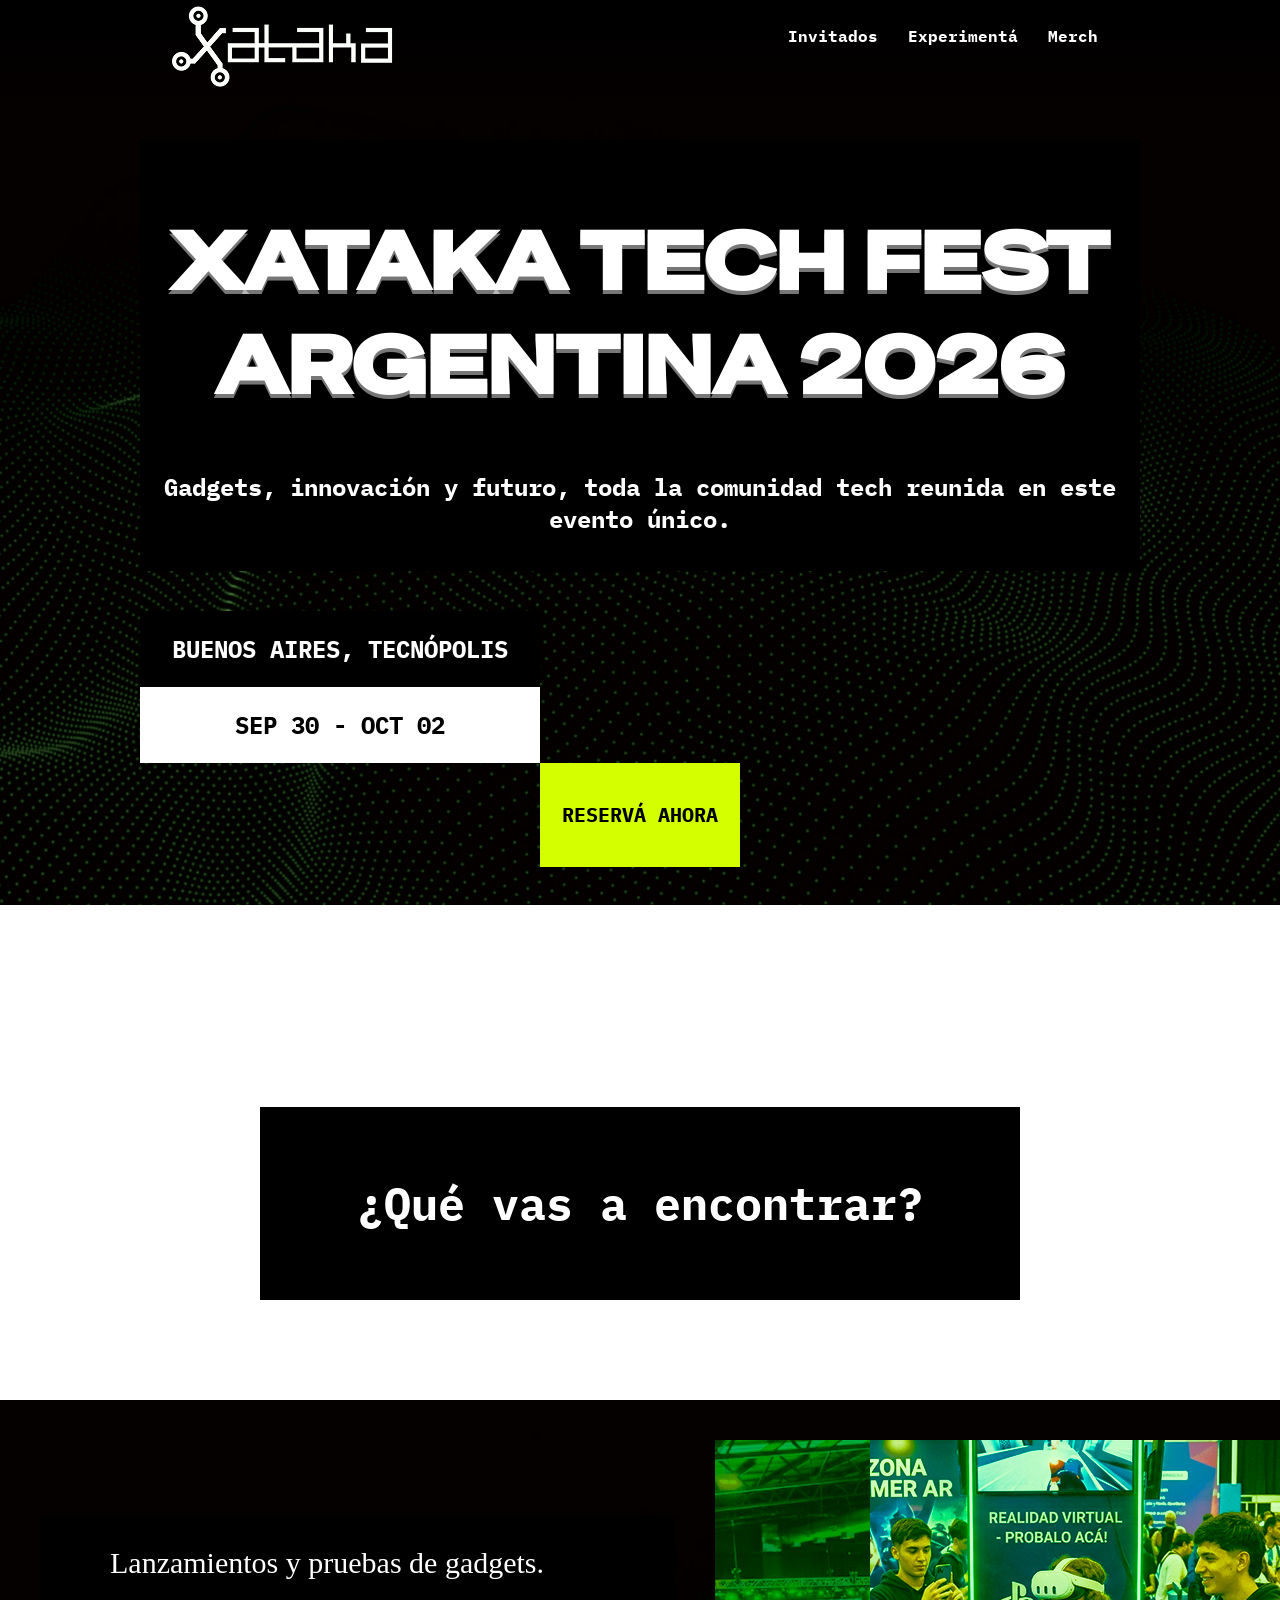
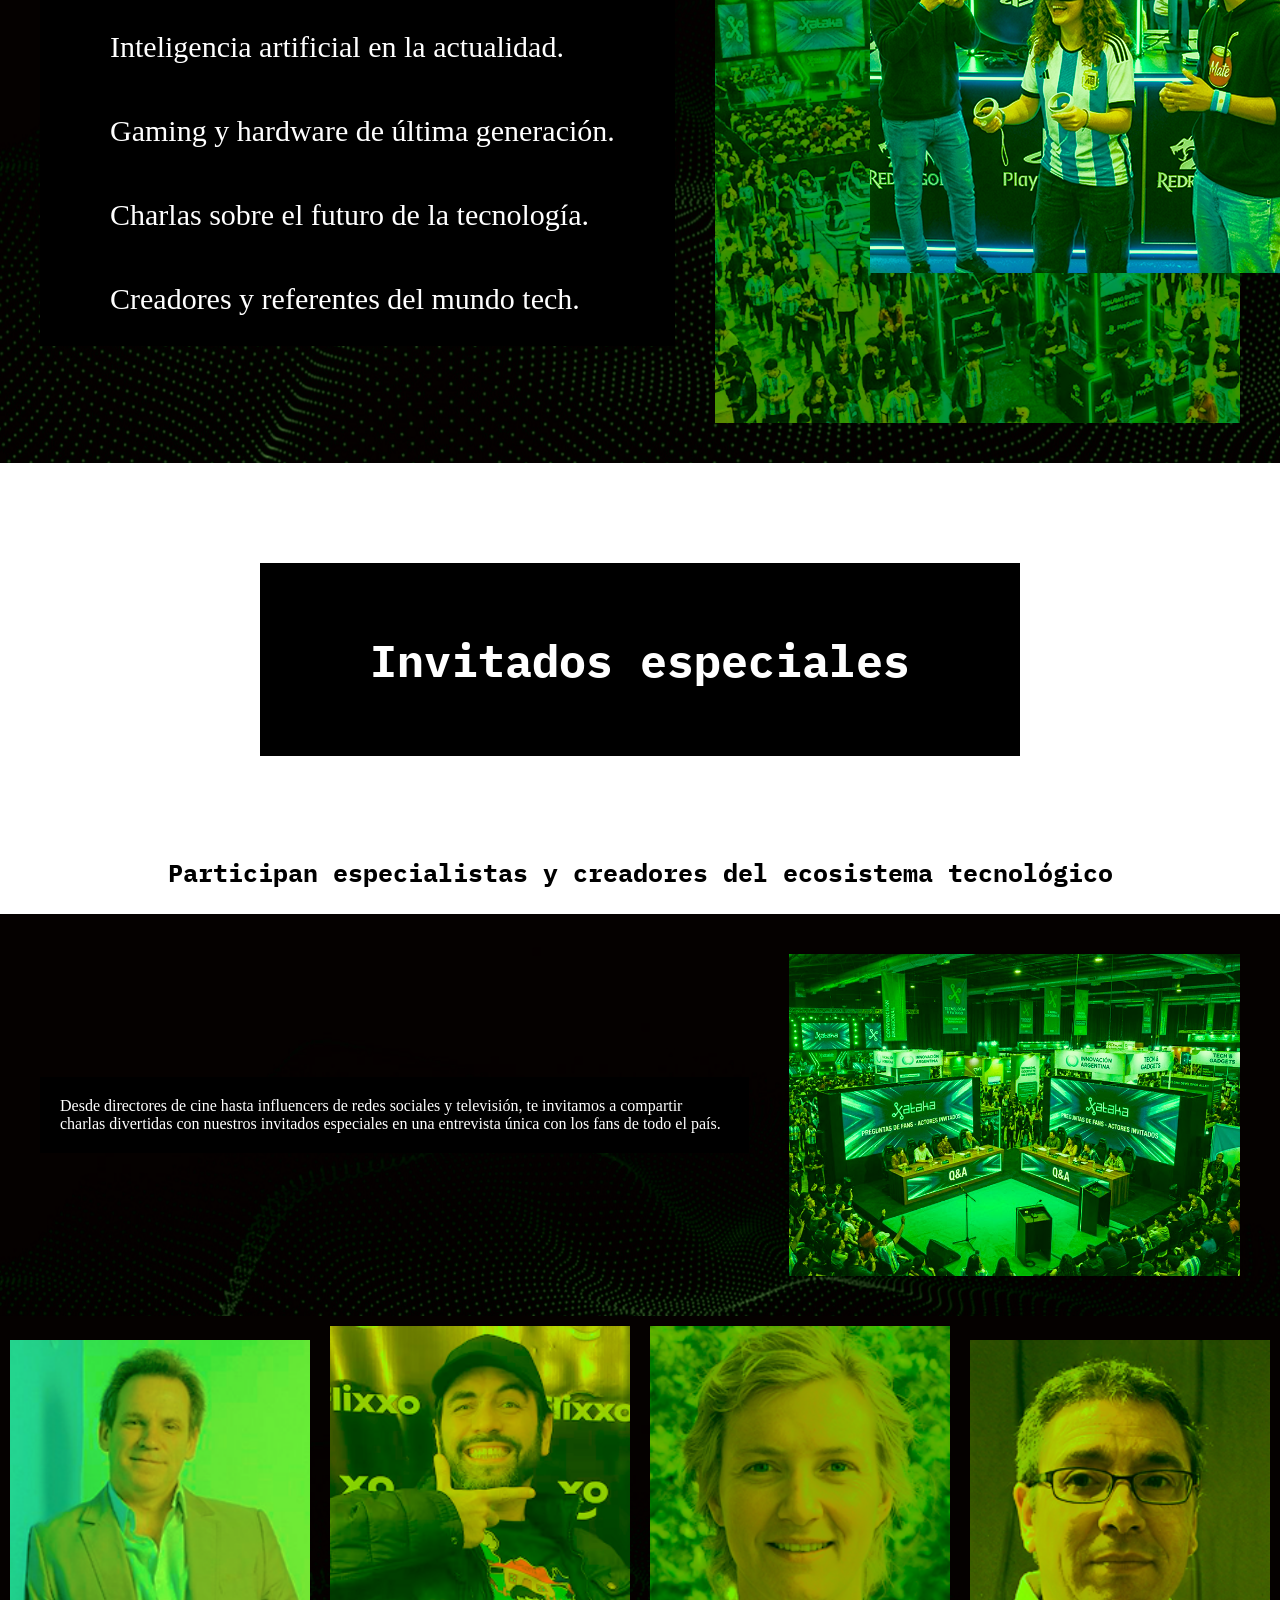
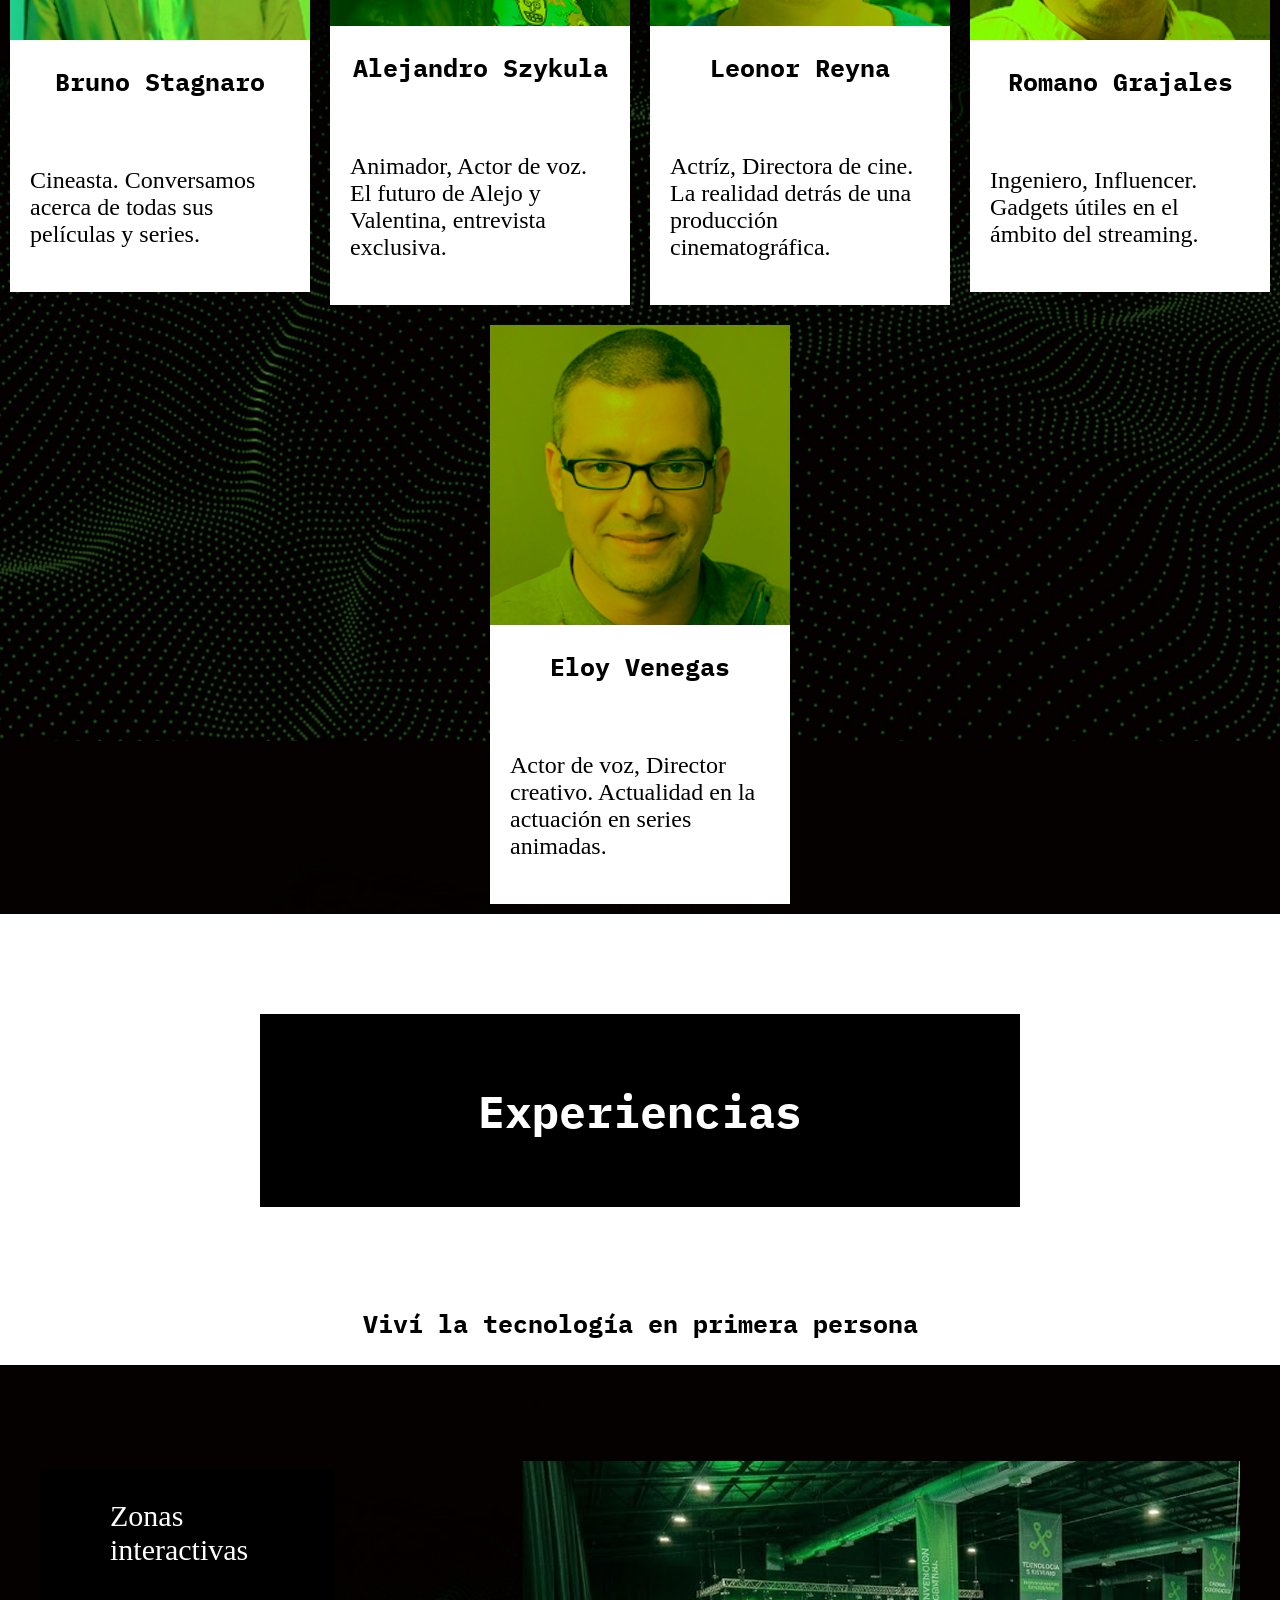
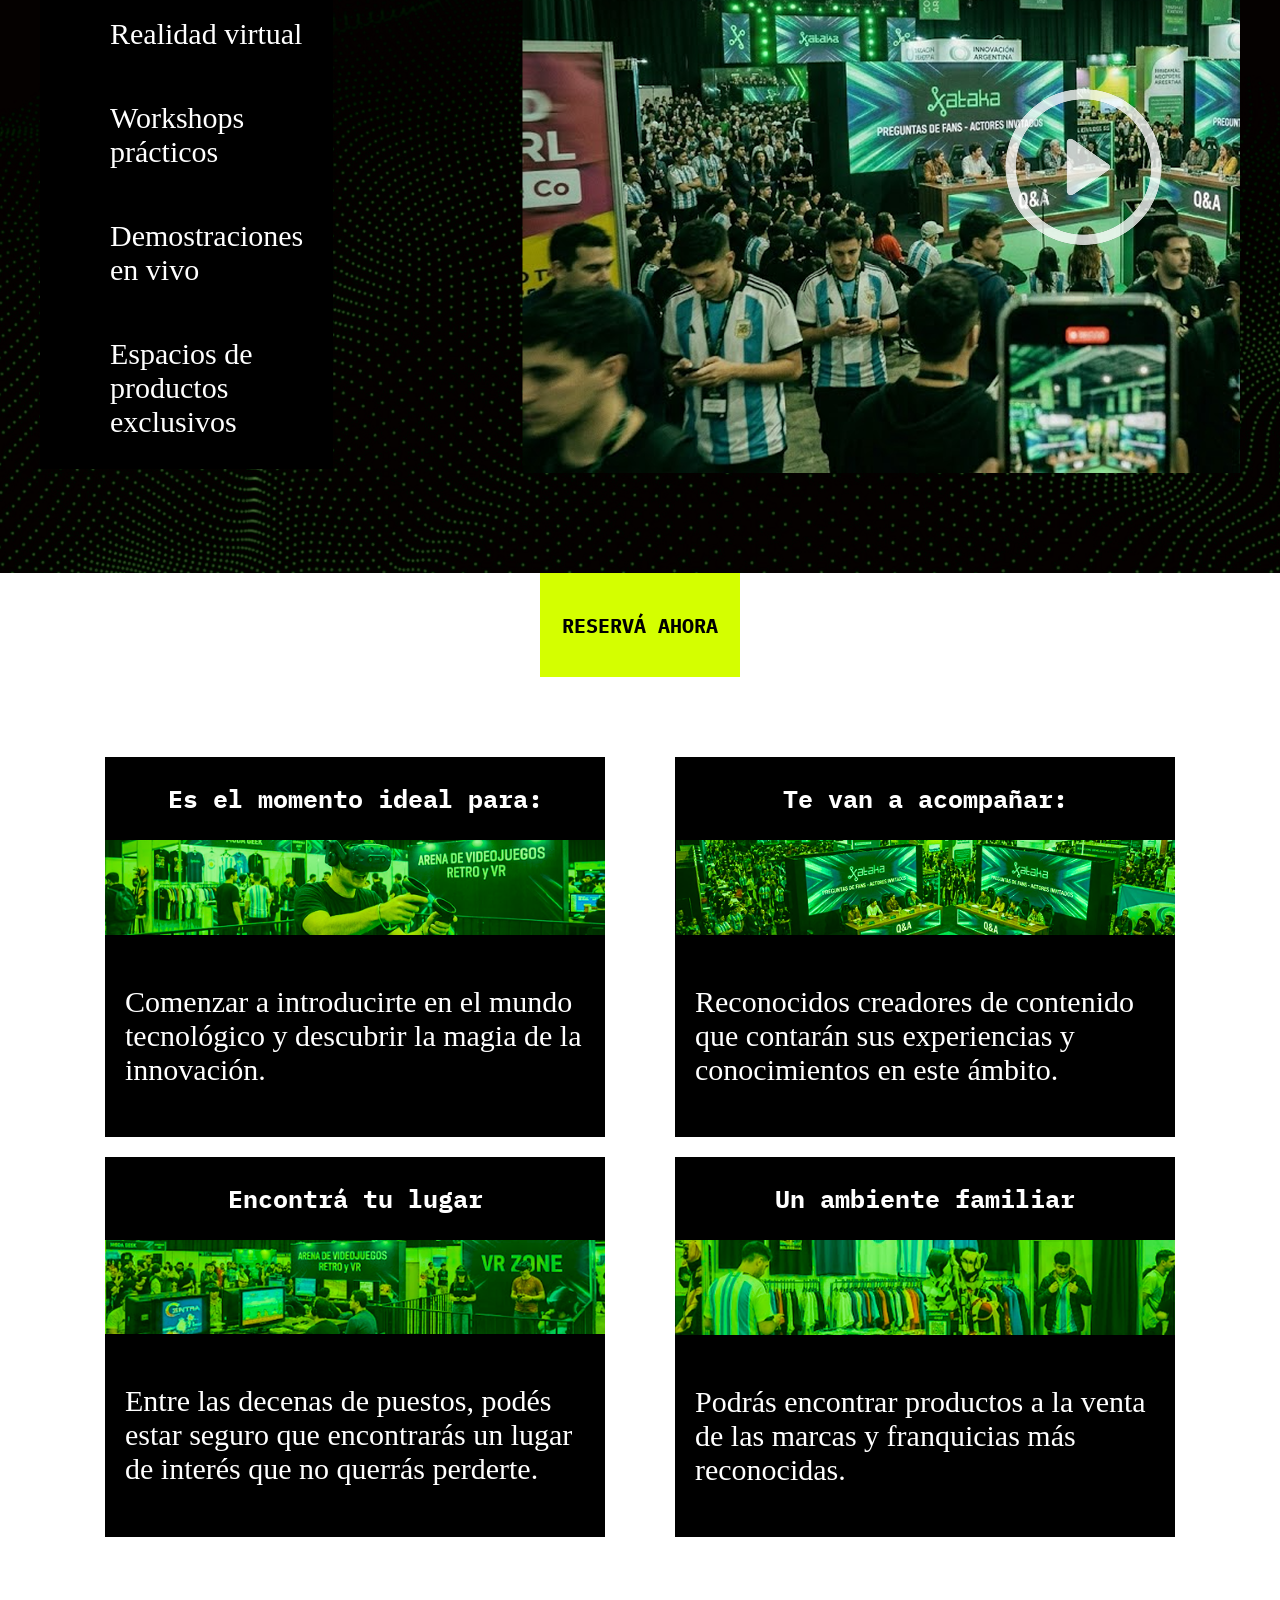
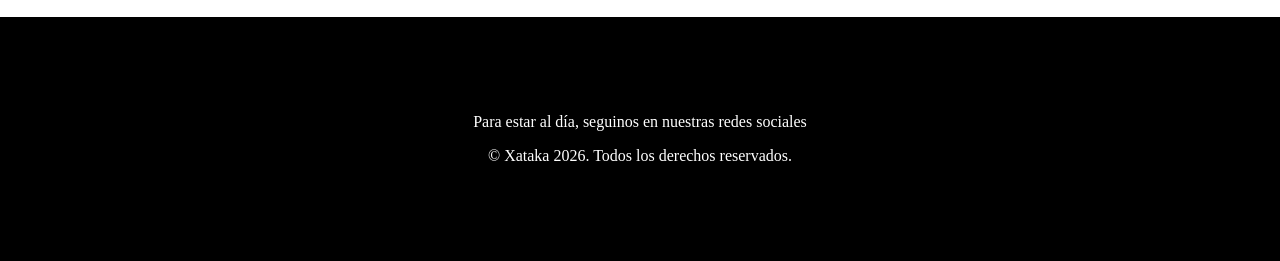
==== commit 6c234f95: "add: cosas de lucas" ====
--- a/index.html
+++ b/index.html
@@ -40,7 +40,7 @@
           </div>
         </div>
 
-        <div>
+        <div class="div_boton">
           <button class="boton" id="boton"><h2>RESERVÁ AHORA</h2></button>
         </div>
       </header>
@@ -73,20 +73,45 @@
         <div>
           <div class="fondo_negro titulitos">
             <h2 id="Invitados">
-              Participan especialistas y creadores del sistema tecnológico
+              Invitados especiales
             </h2>
           </div>
           <h3>
             Participan especialistas y creadores del ecosistema tecnológico
           </h3>
           <div class="fondo_portada">
-            <ul class="fondo_negro listita">
-              <li>Editores y reviewers de Xataka</li>
-              <li>Youtubers y streamers tech</li>
-              <li>Ingenieros y desarrolladores</li>
-            </ul>
+            <div class="cuadro_negro">
+              <p>Desde directores de cine hasta influencers de redes sociales y televisión, te invitamos a compartir charlas divertidas con nuestros invitados especiales en una entrevista única con los fans de todo el país.</p>
+            </div>
             <div class="imagenes-seccion">
               <img src="Imágenes/Invitados.png" alt="" class="adaptables" />
+            </div>
+          </div>
+          <div class="cuadro_invitados">
+            <div class="tarjeta_invitado">
+              <img src="./Imágenes/bruno.png" alt="">
+              <h3>Bruno Stagnaro</h3>
+              <p>Cineasta. Conversamos acerca de todas sus películas y series.</p>
+            </div>
+            <div class="tarjeta_invitado">
+              <img src="./Imágenes/ale.png" alt="">
+              <h3>Alejandro Szykula</h3>
+              <p>Animador, Actor de voz. El futuro de Alejo y Valentina, entrevista exclusiva.</p>
+            </div>
+            <div class="tarjeta_invitado">
+              <img src="./Imágenes/leonor.png" alt="">
+              <h3>Leonor Reyna</h3>
+              <p>Actríz, Directora de cine. La realidad detrás de una producción cinematográfica.</p>
+            </div>
+            <div class="tarjeta_invitado">
+              <img src="./Imágenes/romano.png" alt="">
+              <h3>Romano Grajales</h3>
+              <p>Ingeniero, Influencer. Gadgets útiles en el ámbito del streaming. </p>
+            </div>
+            <div class="tarjeta_invitado">
+              <img src="./Imágenes/eloy.png" alt="">
+              <h3>Eloy Venegas</h3>
+              <p>Actor de voz, Director creativo. Actualidad en la actuación en series animadas.</p>
             </div>
           </div>
         </div>
@@ -116,7 +141,7 @@
         </div>
       </section>
 
-      <div>
+      <div class="div_boton">
         <button class="boton" id="boton"><h2>RESERVÁ AHORA</h2></button>
       </div>
 
--- a/estilos.css
+++ b/estilos.css
@@ -8,6 +8,11 @@
 @font-face {
   font-family: "Special Gothic Expanded One";
   src: url("./Fuentes/SpecialGothicExpandedOne-Regular.ttf");
+}
+
+@font-face {
+  font-family: "Noto Sans Condensed Light";
+  src: url("./Fuentes/NotoSans_Condensed-Light.ttf");
 }
 
 body {
@@ -52,6 +57,10 @@
   cursor: pointer;
 }
 
+.div_boton {
+  text-align: center;
+}
+
 .boton:hover {
   color: #fff;
   background-color: #627600;
@@ -75,6 +84,7 @@
   background-color: #fff;
   color: #000;
   padding: 2px;
+  /*width: auto;*/
 }
 
 .fecha {
@@ -103,6 +113,11 @@
   padding: 10px;
 }
 
+section div h3 {
+  text-align: center;
+  font-size: 25px;
+}
+
 ul {
   list-style: none;
 }
@@ -122,6 +137,8 @@
 ul.fondo_negro {
   background-color: #000;
   color: #fff;
+  font-family: "Noto Sans Condensed Light";
+  font-size: 30px;
 }
 
 nav {
@@ -159,7 +176,10 @@
 }
 
 section p {
-  font-family: Arial;
+  font-family: "Noto Sans Condensed Light";
+  color: #fff;
+  background-color: #000;
+  padding: 20px;
 }
 
 .portada {
@@ -181,6 +201,36 @@
   gap: 40px;
 }
 
+.cuadro_invitados {
+  display: flex;
+  flex-direction: row;
+  justify-content: space-around;
+  align-items: center;
+  background-image: url("./Imágenes/fondo_header.png");
+  flex-wrap: wrap;
+}
+
+/*DE LUCAS*/
+.tarjeta_invitado {
+  background-color: #fff;
+  width: 300px;
+  margin: 10px;
+  display: flex;
+  flex-direction: column;
+  align-items: center;
+  justify-content: space-between;
+}
+
+.tarjeta_invitado img {
+  width: 100%;
+}
+
+.tarjeta_invitado p {
+  background-color: #fff;
+  color: #000;
+  font-size: 24px;
+}
+
 .imagenes-seccion {
   display: flex;
   gap: 20px;
@@ -191,6 +241,7 @@
   margin: 100px;
   margin-inline: 260px;
   padding: 20px;
+  font-size: large;
 }
 
 .listita {
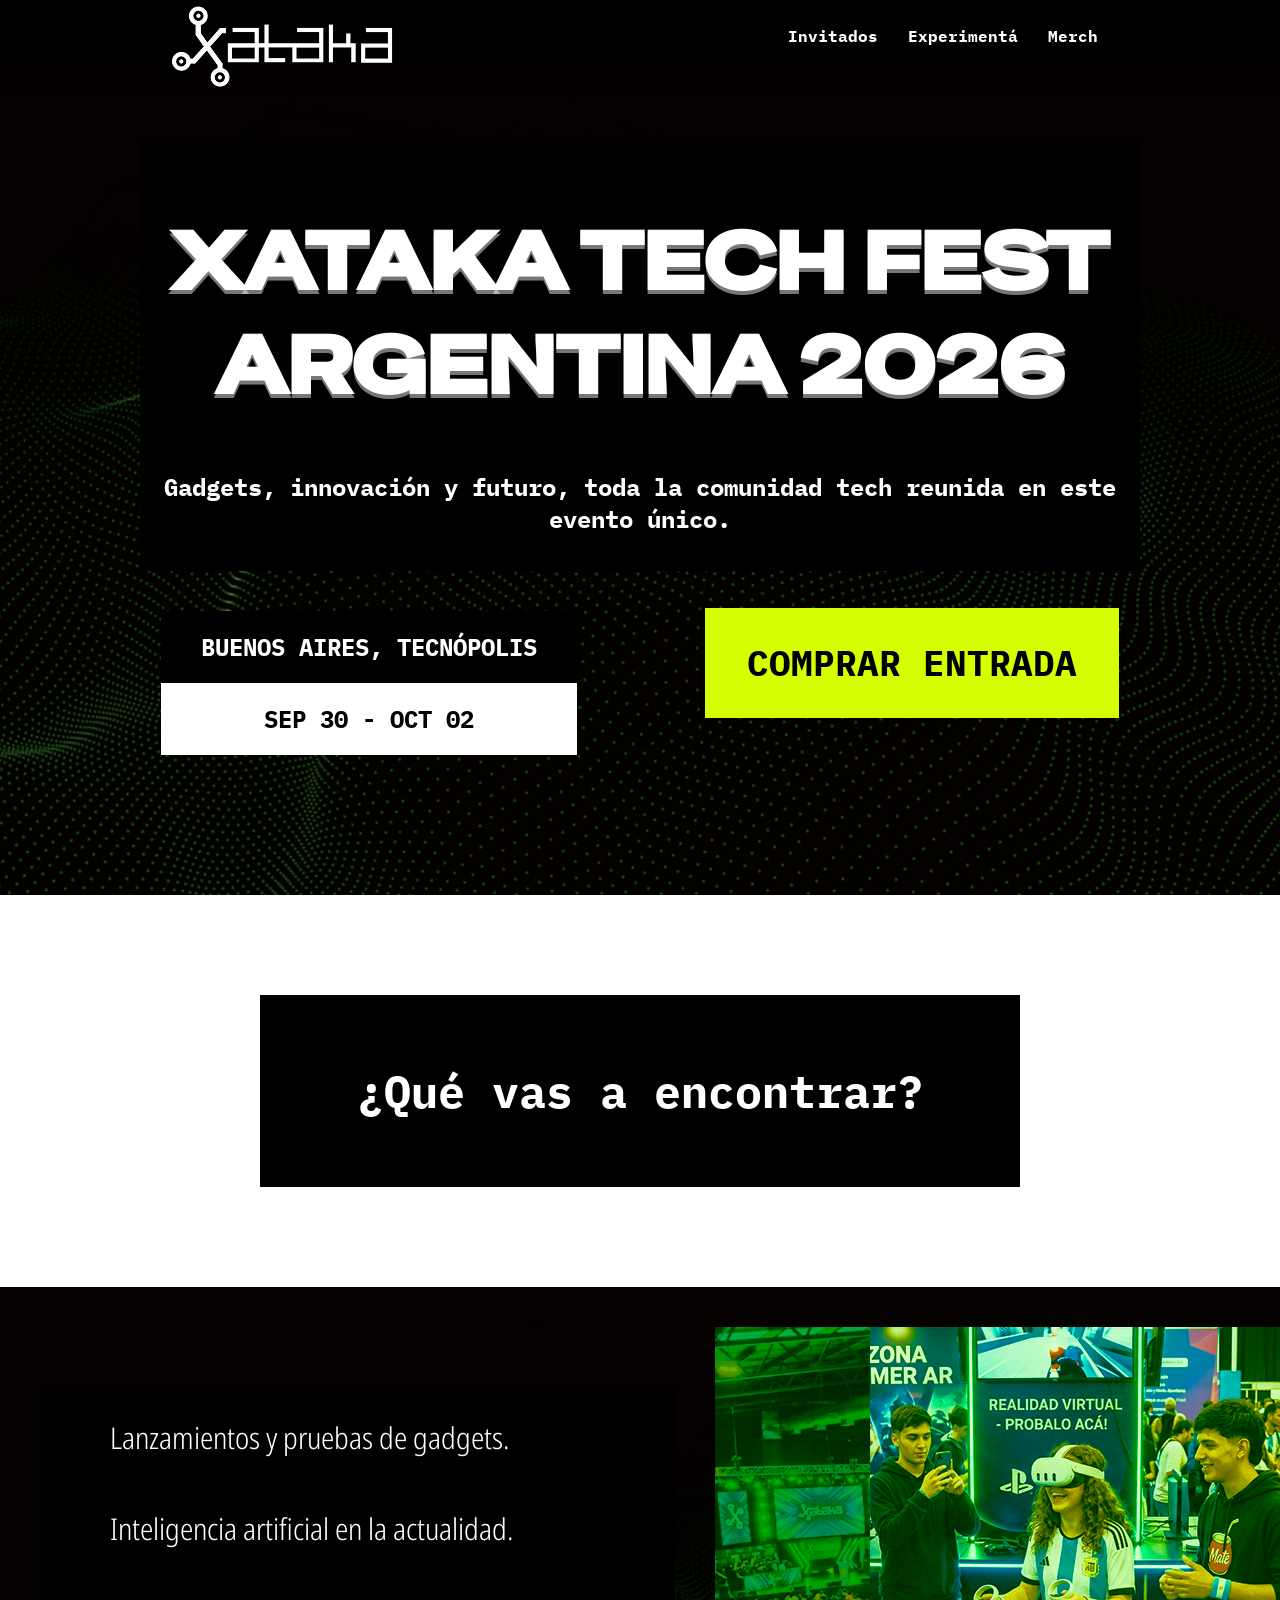
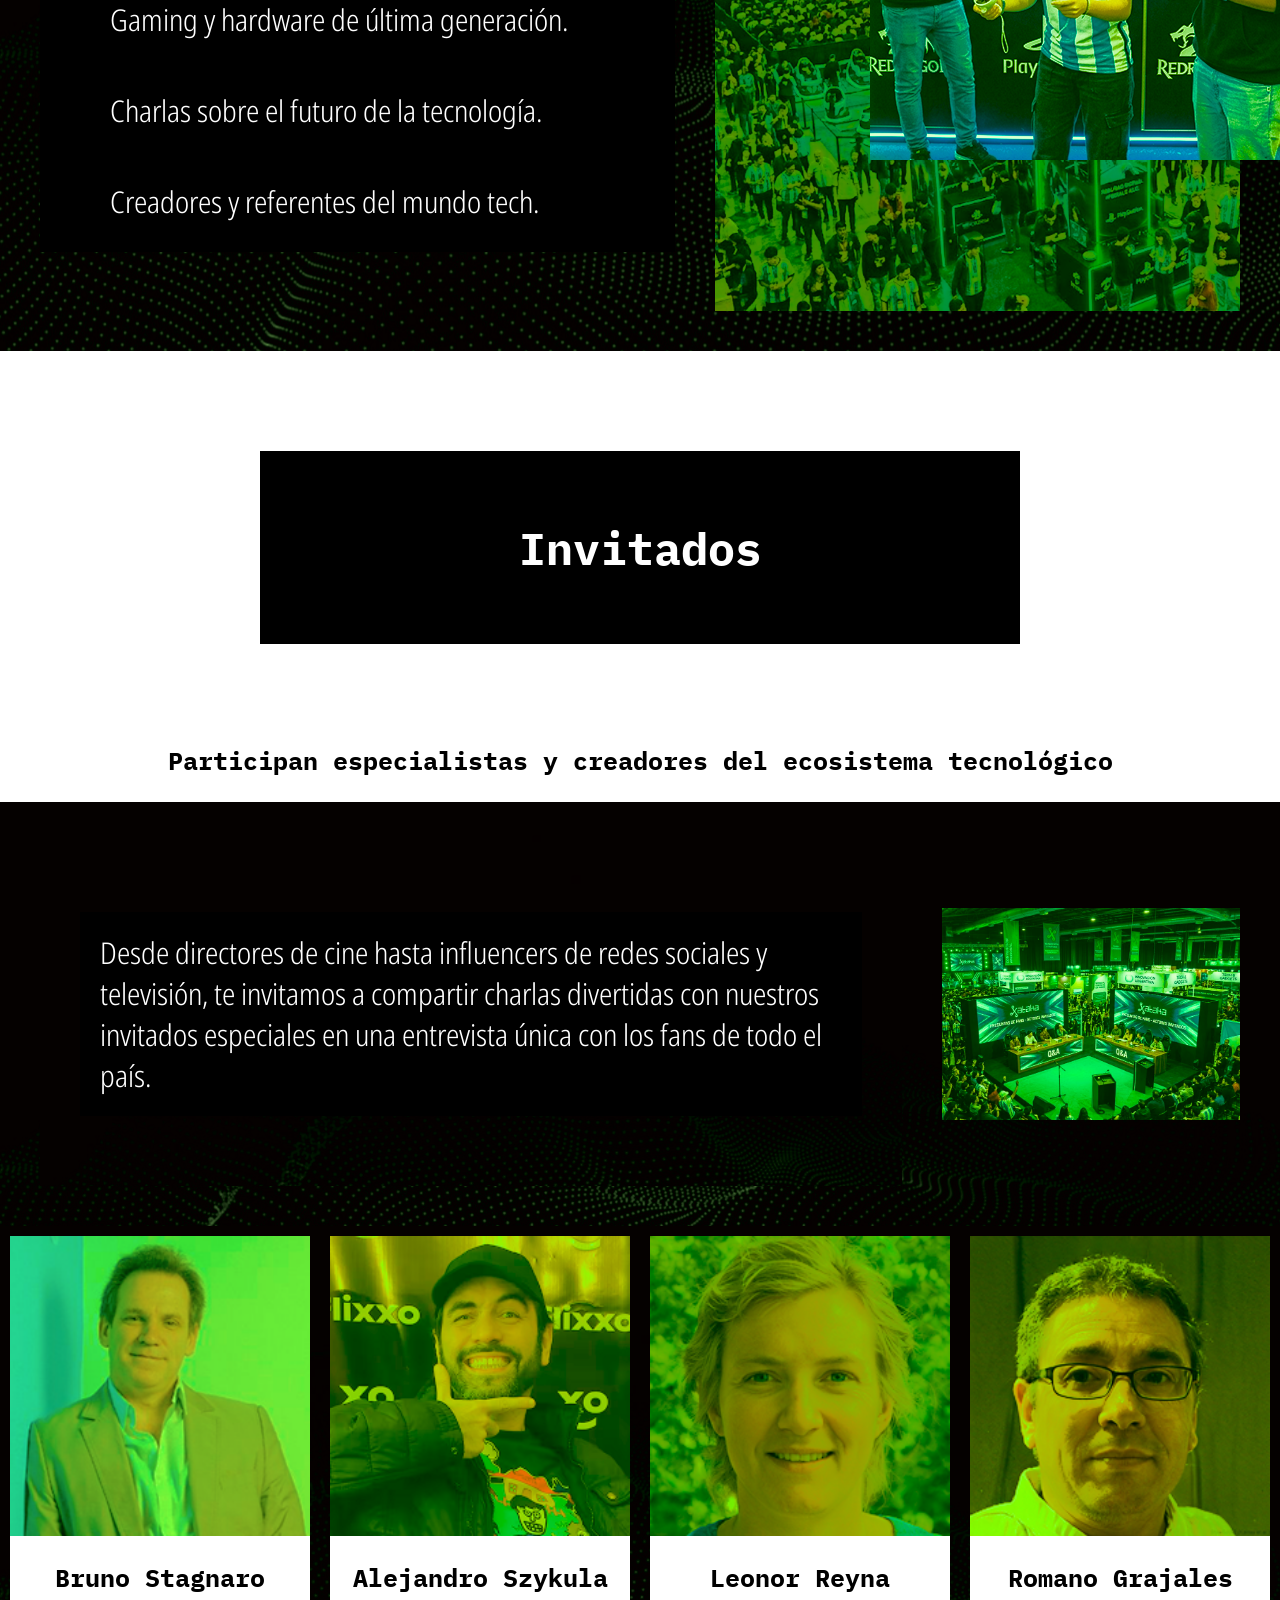
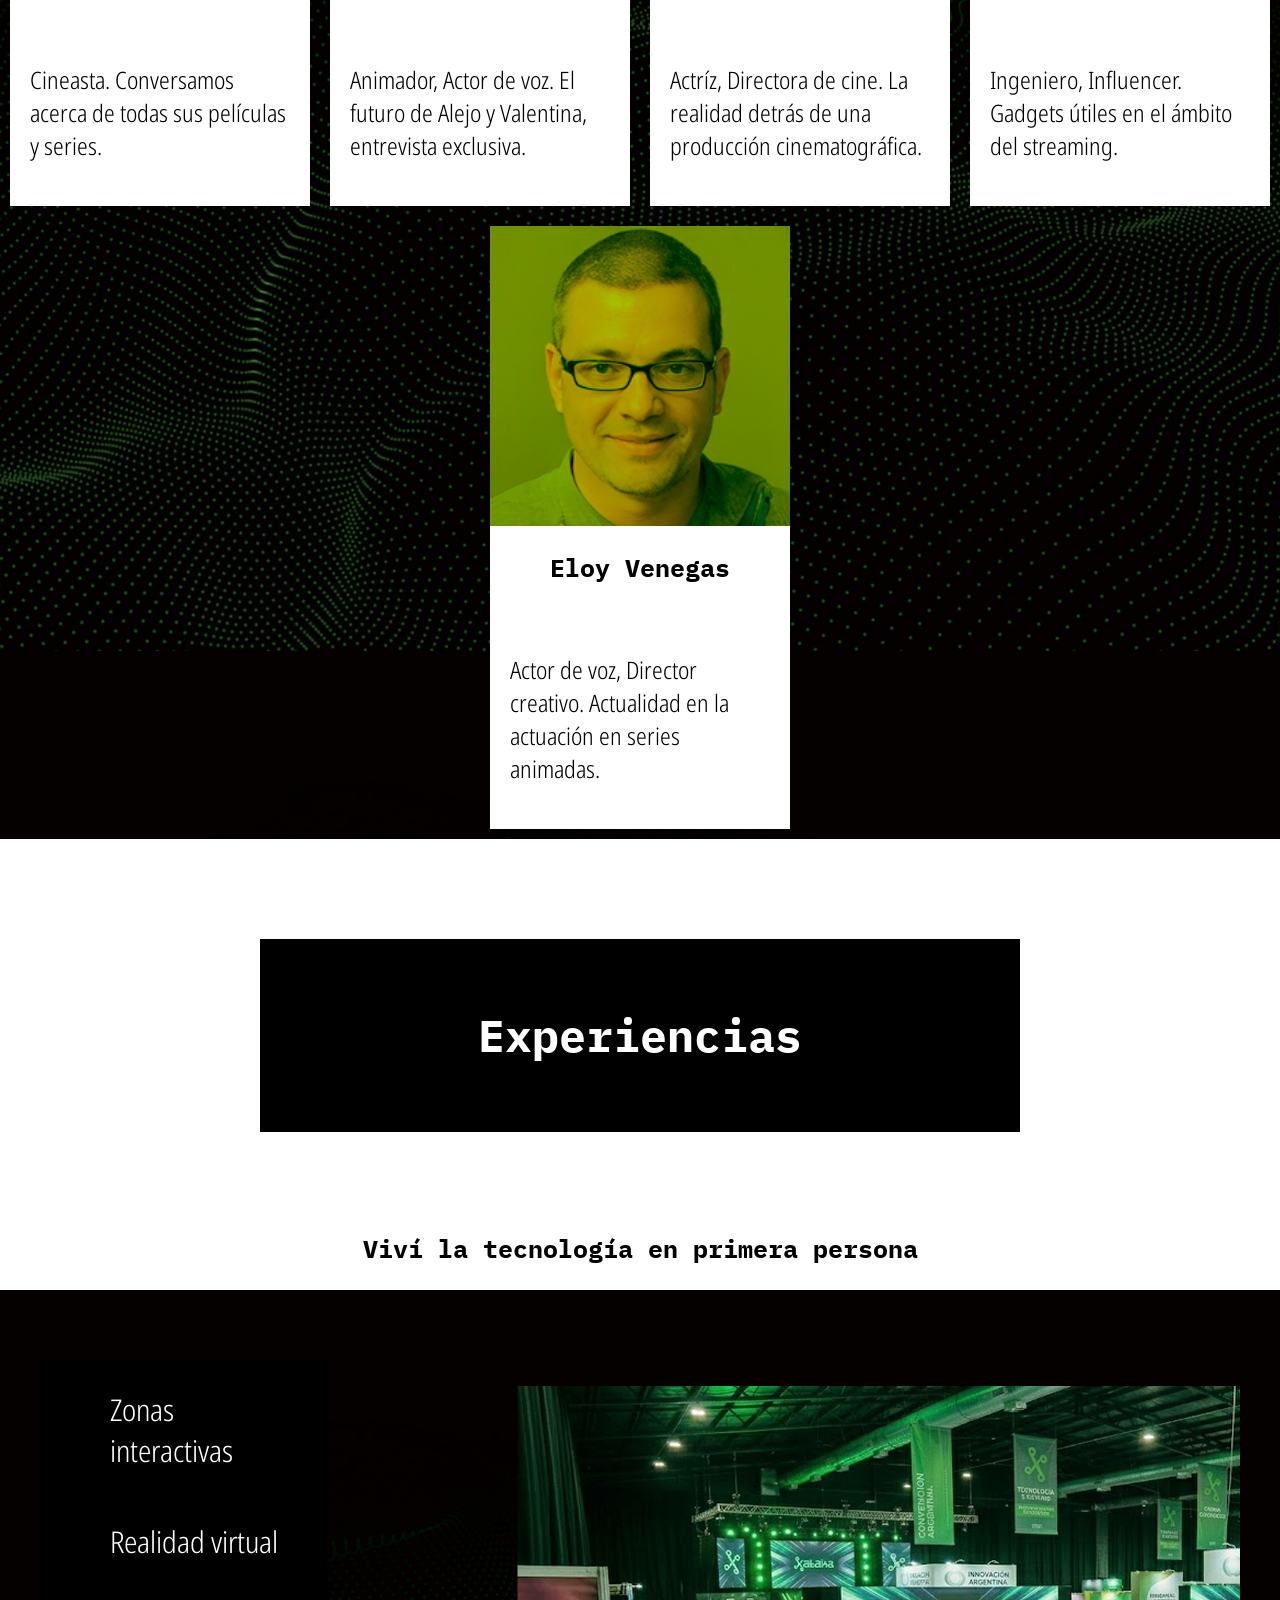
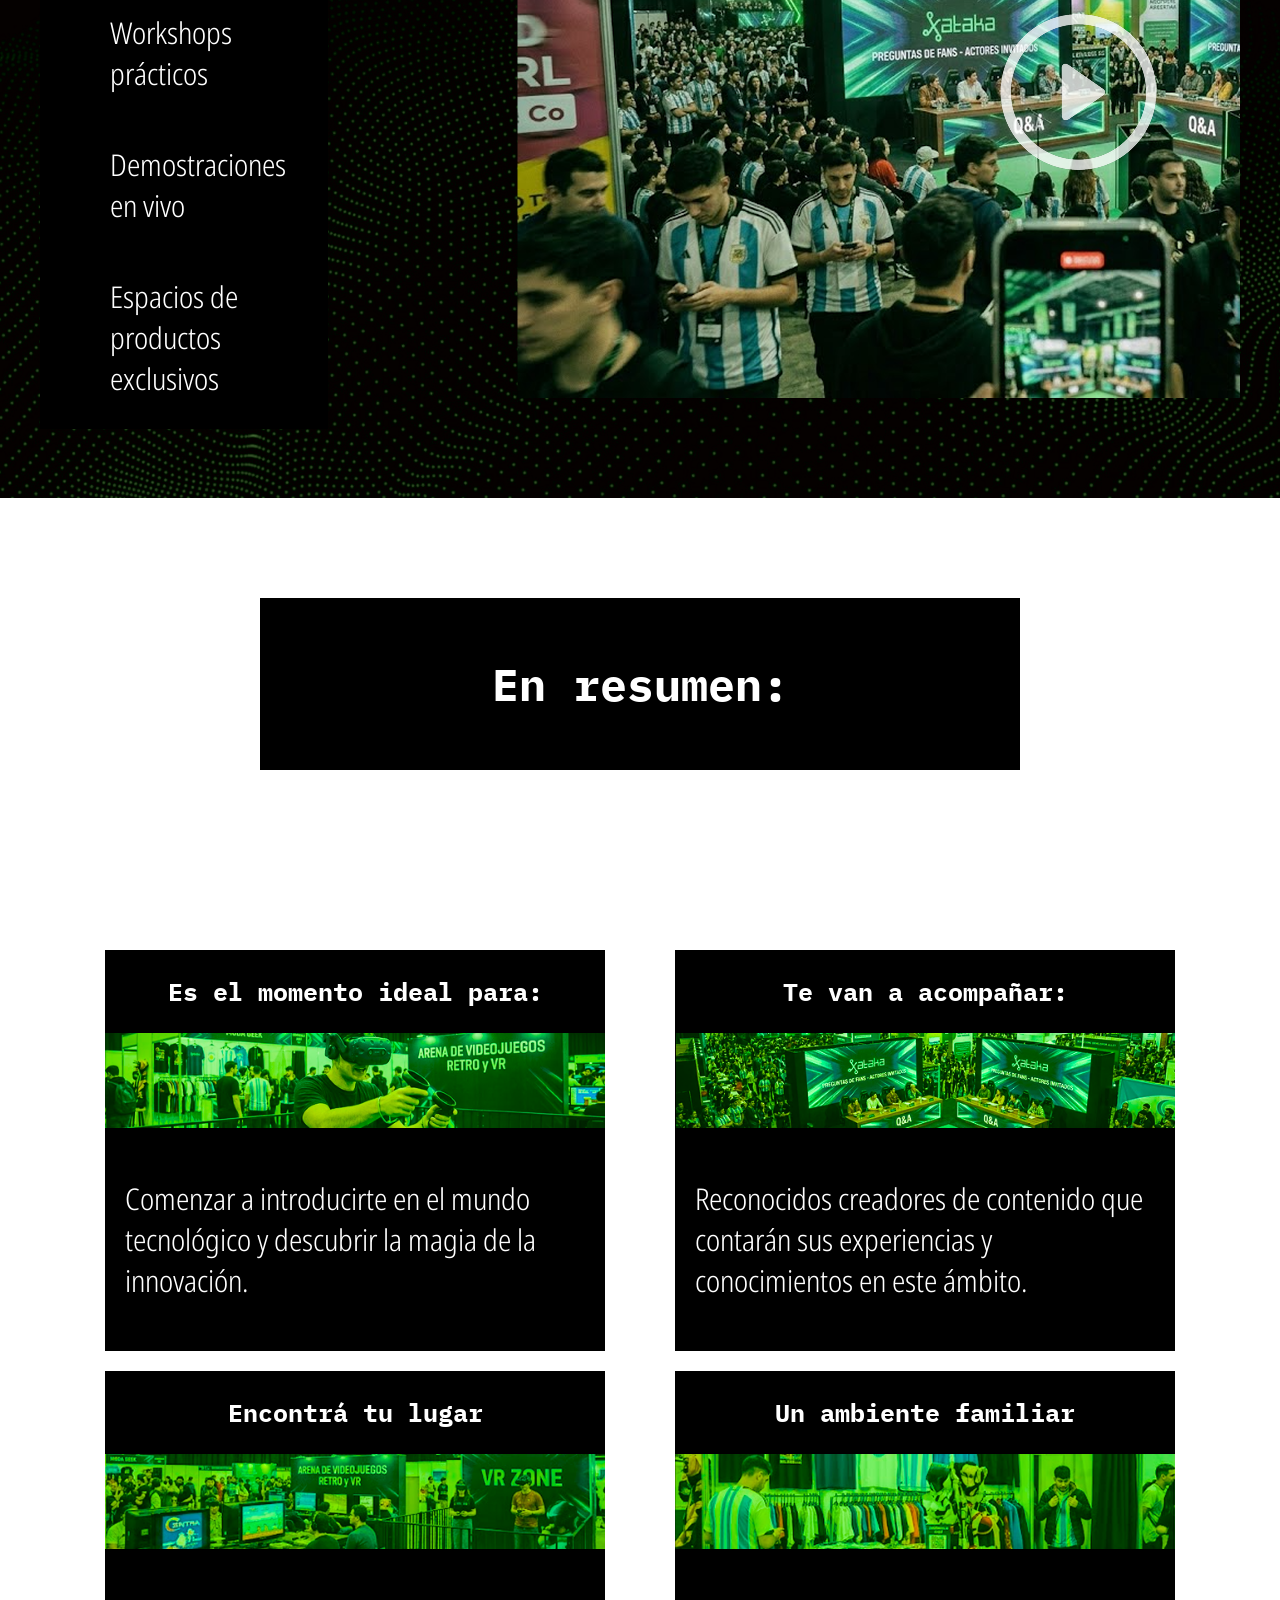
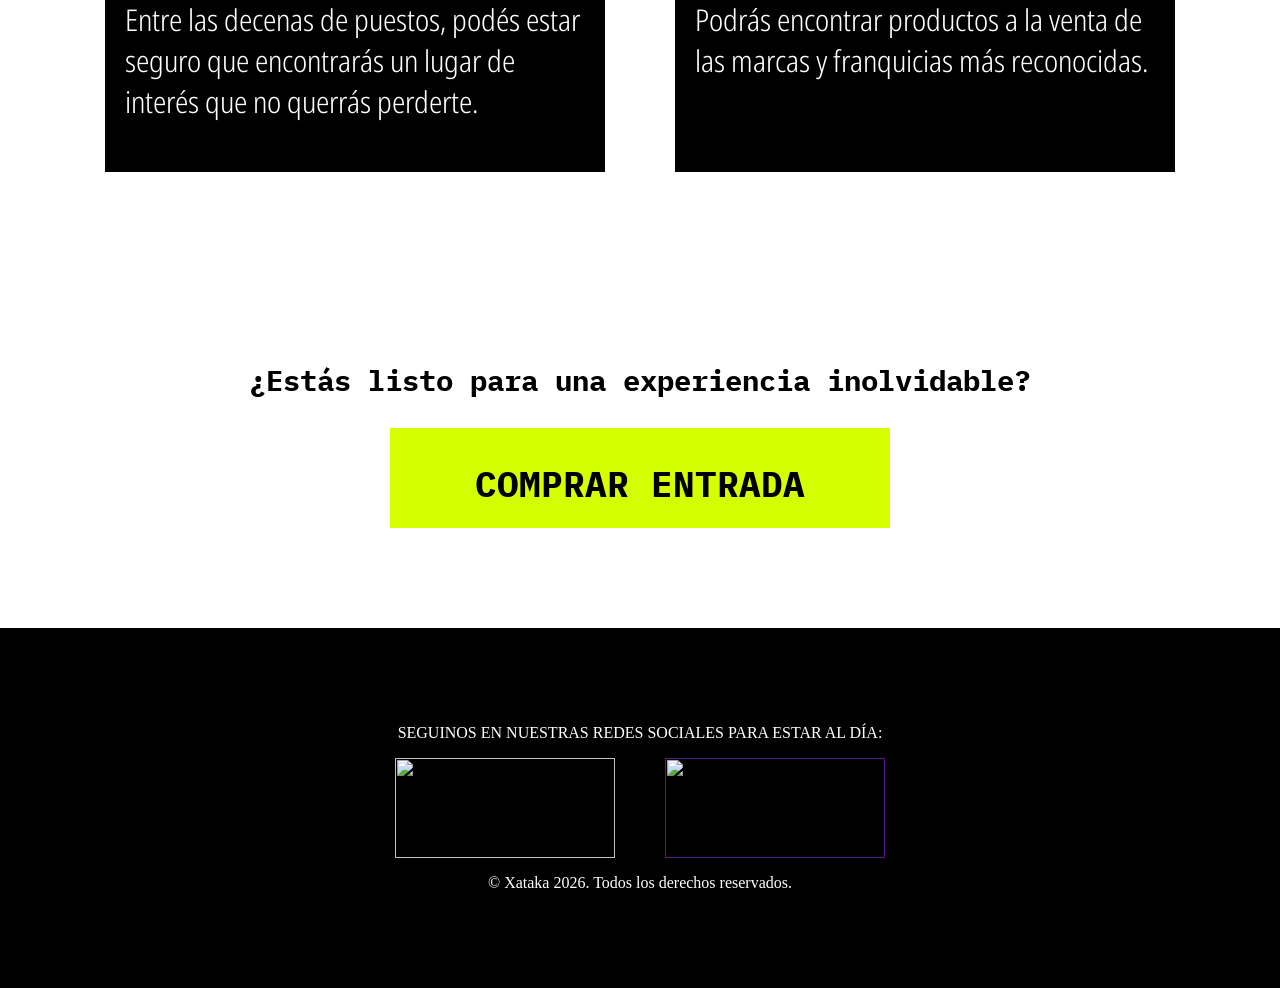
==== commit dfd29dc3: "fix: cambios de lukitas" ====
--- a/index.html
+++ b/index.html
@@ -21,7 +21,7 @@
           </ul>
         </nav>
 
-        <div class="título_fondo">
+                <div class="título_fondo">
           <h1>XATAKA TECH FEST ARGENTINA 2026</h1>
 
           <h2>
@@ -30,18 +30,24 @@
           </h2>
         </div>
 
-        <div class="info">
-          <div class="ubicacion">
-            <h2>BUENOS AIRES, TECNÓPOLIS</h2>
-          </div>
-
-          <div class="fecha">
-            <h2>SEP 30 - OCT 02</h2>
-          </div>
-        </div>
-
-        <div class="div_boton">
-          <button class="boton" id="boton"><h2>RESERVÁ AHORA</h2></button>
+        <div class="div_ubicacionyboton">
+
+            <div class="info">
+
+              <div class="ubicacion">
+                <h2>BUENOS AIRES, TECNÓPOLIS</h2>
+              </div>
+
+              <div class="fecha">
+                <h2>SEP 30 - OCT 02</h2>
+              </div>
+
+            </div>
+
+                        <div>
+              <button class="boton" id="boton"><h2>COMPRAR ENTRADA</h2></button>
+            </div>
+
         </div>
       </header>
 
@@ -49,7 +55,7 @@
       <section>
         <div>
           <div class="fondo_negro titulitos">
-            <h2>¿Qué vas a encontrar?</h2>
+            <h2 id="Merch">¿Qué vas a encontrar?</h2>
           </div>
 
           <div class="fondo_portada">
@@ -73,7 +79,7 @@
         <div>
           <div class="fondo_negro titulitos">
             <h2 id="Invitados">
-              Invitados especiales
+              Invitados
             </h2>
           </div>
           <h3>
@@ -141,9 +147,11 @@
         </div>
       </section>
 
-      <div class="div_boton">
-        <button class="boton" id="boton"><h2>RESERVÁ AHORA</h2></button>
-      </div>
+         <div class="fondo_negro titulitos">
+            <h2 id="Invitados">
+              En resumen:
+            </h2>
+          </div>
 
       <!-- Inicia la sección de bullets. -->
       <section class="contenedor-tarjeta">
@@ -208,11 +216,17 @@
         </div>
       </section>
 
+             <div class="div_botonbajo">
+        <h3>¿Estás listo para una experiencia inolvidable?</h3>
+        <button class="boton" id="boton"  style="width: 500px; height: 100px;"><h2>COMPRAR ENTRADA</h2></button>
+      </div>
+
        <div class="modal" id="modal">
 
         <span class="cerrao">&times;</span>
 
           <form id="form">
+          <h2>Registrá tus datos para comprar tu entrada</h2>
           <label for="Nombre">Nombre</label>
           <input
             type="text"
@@ -286,8 +300,13 @@
       <!-- Falta edad, cantidad de entradas, arreglar lo del teléfono y no sé qué más. -->
 
            <script src="./papasfritas.js"></script>
-      <footer>
-        <p>Para estar al día, seguinos en nuestras redes sociales</p>
+     <footer>
+        <p>SEGUINOS EN NUESTRAS REDES SOCIALES PARA ESTAR AL DÍA:</p>
+        <div>
+          <a href="https://www.xataka.com/"><img src="./Imágenes/xatala_logo.png" alt="" class="img-uniforme"></a>
+          <a href=""><img src="./Imágenes/instagram.png" alt="" class="img-uniforme"></a>
+
+        </div>
         <p>&copy; Xataka 2026. Todos los derechos reservados.</p>
       </footer>
     </body>
--- a/estilos.css
+++ b/estilos.css
@@ -22,6 +22,24 @@
 
 header {
   padding: 140px;
+}
+
+.boton {
+  background-color: #d4ff00;
+  border-color: transparent;
+  font-weight: bold;
+  font-size: 24px;
+  cursor: pointer;
+  padding: 0px 40px;
+}
+
+.div_boton {
+  text-align: center;
+}
+
+.boton:hover {
+  color: #fff;
+  background-color: #627600;
 }
 
 .modal {
@@ -49,21 +67,15 @@
   cursor: pointer;
 }
 
-.boton {
-  background-color: #d4ff00;
-  border-color: transparent;
-  padding: 20px;
-  font-weight: bold;
-  cursor: pointer;
-}
-
-.div_boton {
-  text-align: center;
-}
-
-.boton:hover {
-  color: #fff;
-  background-color: #627600;
+.div_botonbajo {
+  display: flex;
+  flex-direction: column;
+  align-content: space-around;
+  align-items: center;
+  padding-top: 80px;
+  text-align: center;
+  font-size: 25px;
+  padding-bottom: 100px;
 }
 
 .título_fondo {
@@ -73,24 +85,39 @@
 
 .info {
   display: flex;
-  flex-direction: column;
+  flex-direction: row;
   align-content: space-around;
   margin-top: 40px;
-  margin-inline: 300px;
-  transform: translateX(-300px);
+  /*margin-inline: 300px;
+  transform: translateX(-300px);*/
 }
 
 .ubicacion {
   background-color: #fff;
   color: #000;
-  padding: 2px;
-  /*width: auto;*/
+  padding: 0px 40px;
+  width: auto;
 }
 
 .fecha {
   background-color: black;
   color: #fff;
-  padding: 2px;
+  padding: 0px 40px;
+  width: auto;
+}
+
+.div_ubicacionyboton div {
+  flex-direction: column;
+}
+
+.div_ubicacionyboton {
+  display: flex;
+  flex-direction: row;
+  justify-content: center;
+  align-content: space-evenly;
+  gap: 10vw;
+  align-items: center;
+  width: 100%;
 }
 
 header h1 {
@@ -201,6 +228,14 @@
   gap: 40px;
 }
 
+.cuadro_negro {
+  padding: 40px;
+  background-image: url("./Imágenes/fondo_header.png");
+  color: #fff;
+  background-color: #000;
+  font-size: 30px;
+}
+
 .cuadro_invitados {
   display: flex;
   flex-direction: row;
@@ -331,6 +366,21 @@
   padding: 80px;
 }
 
+footer div {
+  display: flex;
+  flex-direction: row;
+  align-content: space-around;
+  align-items: center;
+  justify-content: center;
+  gap: 50px;
+}
+
+.img-uniforme {
+  width: 220px; /* Ancho fijo deseado */
+  height: 100px; /* Alto fijo deseado */
+  background-color: transparent;
+}
+
 /*@media (max-width: 600px) {
   html,
   body {
